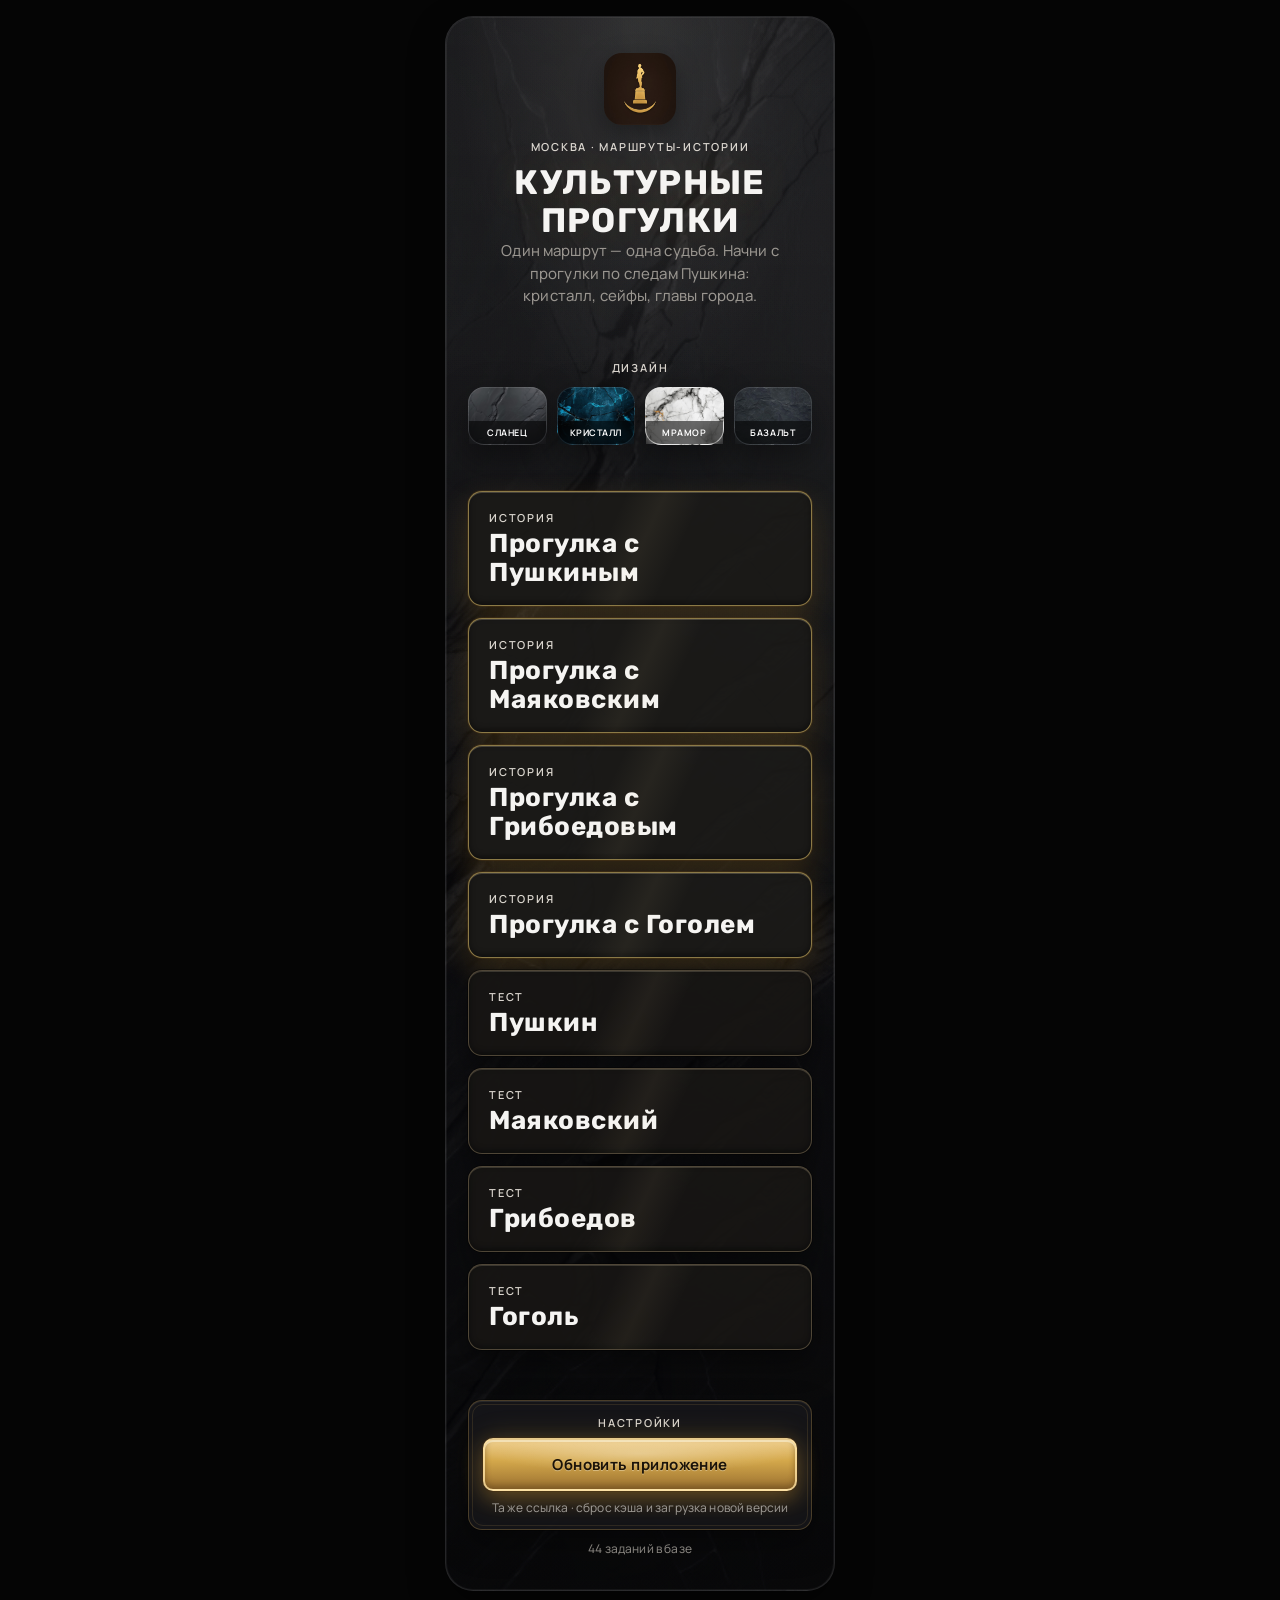
==== index.html @ 1fbb850e "Smooth animated WebP cameos instead of static sprite flashes (v70)" ====
<!DOCTYPE html>
<html lang="ru" data-theme="slate">
<head>
  <meta charset="UTF-8" />
  <meta name="viewport" content="width=device-width, initial-scale=1, viewport-fit=cover" />
  <meta name="theme-color" content="#0e0e10" />
  <meta name="apple-mobile-web-app-capable" content="yes" />
  <title>Культурные прогулки</title>
  <link rel="stylesheet" href="styles.css?v=70" />
  <link rel="stylesheet" href="themes.css?v=70" />
  <link rel="stylesheet" href="ui-premium.css?v=70" />
  <link rel="manifest" href="manifest.json" />
  <link rel="icon" href="icon.svg" type="image/svg+xml" />
  <link rel="apple-touch-icon" href="apple-touch-icon.png" />
  <script src="theme.js?v=70"></script>
</head>
<body class="home-body">
  <div class="phone-shell home-shell">
    <div class="home-atmosphere" aria-hidden="true"></div>
    <main class="home home-premium">
      <header class="home-brand">
        <img class="home-logo home-logo-lg" src="icon-512.png" width="96" height="96" alt="" />
        <p class="eyebrow">Москва · маршруты-истории</p>
        <h1>Культурные<br />прогулки</h1>
        <p class="home-lead">Один маршрут — одна судьба. Начни с прогулки по следам Пушкина: кристалл, сейфы, главы города.</p>
      </header>

      <section class="theme-picker" aria-label="Дизайн">
        <p class="theme-picker-label">Дизайн</p>
        <div class="theme-picker-row">
          <button type="button" class="theme-swatch" data-theme-pick="slate" data-label="Сланец" aria-label="Сланец"></button>
          <button type="button" class="theme-swatch" data-theme-pick="crystal" data-label="Кристалл" aria-label="Кристалл"></button>
          <button type="button" class="theme-swatch" data-theme-pick="marble" data-label="Мрамор" aria-label="Мрамор"></button>
          <button type="button" class="theme-swatch" data-theme-pick="basalt" data-label="Базальт" aria-label="Базальт"></button>
        </div>
      </section>

      <nav class="home-actions" aria-label="Главное меню">
        <a class="home-cta story" data-poet="pushkin" href="walk.html?story=pushkin&v=62">
          <span class="home-cta-label">История</span>
          <span class="home-cta-title">Прогулка с Пушкиным</span>
        </a>
        <a class="home-cta story" data-poet="mayakovsky" href="walk.html?story=mayakovsky&v=62">
          <span class="home-cta-label">История</span>
          <span class="home-cta-title">Прогулка с Маяковским</span>
        </a>
        <a class="home-cta story" data-poet="griboedov" href="walk.html?story=griboedov&v=62">
          <span class="home-cta-label">История</span>
          <span class="home-cta-title">Прогулка с Грибоедовым</span>
        </a>
        <a class="home-cta story" data-poet="gogol" href="walk.html?story=gogol&v=62">
          <span class="home-cta-label">История</span>
          <span class="home-cta-title">Прогулка с Гоголем</span>
        </a>
        <a class="home-cta test" data-poet="pushkin" href="walk.html?story=pushkin&test=1&v=62">
          <span class="home-cta-label">Тест</span>
          <span class="home-cta-title">Пушкин</span>
        </a>
        <a class="home-cta test" data-poet="mayakovsky" href="walk.html?story=mayakovsky&test=1&v=62">
          <span class="home-cta-label">Тест</span>
          <span class="home-cta-title">Маяковский</span>
        </a>
        <a class="home-cta test" data-poet="griboedov" href="walk.html?story=griboedov&test=1&v=62">
          <span class="home-cta-label">Тест</span>
          <span class="home-cta-title">Грибоедов</span>
        </a>
        <a class="home-cta test" data-poet="gogol" href="walk.html?story=gogol&test=1&v=62">
          <span class="home-cta-label">Тест</span>
          <span class="home-cta-title">Гоголь</span>
        </a>
      </nav>

      <footer class="home-foot">
        <button type="button" class="btn ghost home-install" id="btn-install" hidden>Установить на телефон</button>
        <div class="home-settings">
          <p class="home-settings-label">Настройки</p>
          <button type="button" class="btn primary" id="btn-update-app">Обновить приложение</button>
          <p class="home-note" id="update-note">Та же ссылка · сброс кэша и загрузка новой версии</p>
        </div>
        <p class="home-note" id="home-note"></p>
      </footer>
    </main>
  </div>
  <script src="content-db.js?v=70"></script>
  <script src="monuments-extra.js?v=70"></script>
  <script src="demo-quest.js?v=70"></script>
  <script src="story-pushkin.js?v=70"></script>
  <script src="story-letters.js?v=70"></script>
  <script src="story-mayakovsky.js?v=70"></script>
  <script src="story-griboedov.js?v=70"></script>
  <script src="story-gogol.js?v=70"></script>
  <script src="shared.js?v=70"></script>
  <script>
    const active = KP.loadActiveQuest();
    const dbCount = (window.QUEST_DB && QUEST_DB.tasks.length) || 0;
    document.getElementById("home-note").textContent = active
      ? `${active.title} · ${active.steps.length} заданий`
      : `${dbCount} заданий в базе`;

    let deferred;
    window.addEventListener("beforeinstallprompt", (e) => {
      e.preventDefault();
      deferred = e;
      document.getElementById("btn-install").hidden = false;
    });
    document.getElementById("btn-install").onclick = async () => {
      if (!deferred) return;
      deferred.prompt();
      deferred = null;
      document.getElementById("btn-install").hidden = true;
    };

    document.getElementById("btn-update-app").onclick = async () => {
      const btn = document.getElementById("btn-update-app");
      const note = document.getElementById("update-note");
      btn.disabled = true;
      note.textContent = "Сбрасываем кэш…";
      const bust = String(Date.now());
      try {
        if ("serviceWorker" in navigator) {
          const regs = await navigator.serviceWorker.getRegistrations();
          await Promise.all(regs.map((r) => r.unregister()));
        }
        if (window.caches) {
          const keys = await caches.keys();
          await Promise.all(keys.map((k) => caches.delete(k)));
        }
        // Сбиваем и HTTP-кэш браузера (из‑за него «обновление» бывает мгновенным и старым)
        await Promise.all([
          fetch(`./index.html?v=${bust}`, { cache: "reload", credentials: "same-origin" }),
          fetch(`./sw.js?v=${bust}`, { cache: "reload", credentials: "same-origin" }),
        ]);
        note.textContent = "Загружаем новую версию…";
        await new Promise((r) => setTimeout(r, 400));
      } catch (_) {}
      location.replace(`./index.html?v=${bust}`);
    };

    if ("serviceWorker" in navigator) {
      navigator.serviceWorker.register("./sw.js?v=70").catch(() => {});
    }
  </script>
</body>
</html>
---- styles.css ----
:root {
  --bg: #14110e;
  --bg2: #1c1814;
  --card: rgba(38, 32, 26, 0.92);
  --ink: #f4eee4;
  --muted: #9a8f82;
  --line: rgba(212, 168, 90, 0.14);
  --accent: #c9a24b;
  --accent-soft: rgba(201, 162, 75, 0.14);
  --accent-glow: rgba(201, 162, 75, 0.35);
  --accent2: #7aab8a;
  --danger: #c87a62;
  --ok: #6faf82;
  --phone-w: 390px;
  --font-display: "Fraunces", "Cormorant Garamond", Georgia, serif;
  --font-ui: "Outfit", "Manrope", system-ui, sans-serif;
  --radius-lg: 18px;
  --radius-md: 14px;
  font-family: var(--font-ui);
  font-feature-settings: "ss01" on, "kern" on;
}

* { box-sizing: border-box; }

body {
  margin: 0;
  min-height: 100vh;
  background: #0a0908;
  color: var(--ink);
  font-family: var(--font-ui);
  -webkit-font-smoothing: antialiased;
}

.home-body, .walk-body, .create-body {
  display: flex;
  justify-content: center;
  padding: 16px;
  background:
    radial-gradient(ellipse 70% 40% at 50% 0%, rgba(40, 40, 48, 0.35) 0%, transparent 55%),
    #070708;
}

/* Paper / parchment grain — must be visible on phone screens */
.phone-shell::before {
  content: "";
  pointer-events: none;
  position: absolute;
  inset: 0;
  z-index: 0;
  opacity: 0.22;
  background-image:
    url("data:image/svg+xml,%3Csvg viewBox='0 0 256 256' xmlns='http://www.w3.org/2000/svg'%3E%3Cfilter id='n'%3E%3CfeTurbulence type='fractalNoise' baseFrequency='0.7' numOctaves='4' stitchTiles='stitch'/%3E%3C/filter%3E%3Crect width='100%25' height='100%25' filter='url(%23n)'/%3E%3C/svg%3E");
  background-size: 140px 140px;
  mix-blend-mode: soft-light;
  border-radius: inherit;
}

.phone-shell::after {
  content: "";
  pointer-events: none;
  position: absolute;
  inset: 0;
  z-index: 0;
  border-radius: inherit;
  background:
    radial-gradient(ellipse 90% 70% at 50% 0%, rgba(212, 168, 90, 0.14) 0%, transparent 55%),
    radial-gradient(ellipse 80% 50% at 50% 100%, rgba(0, 0, 0, 0.45) 0%, transparent 60%),
    linear-gradient(180deg, rgba(255, 236, 200, 0.04) 0%, transparent 28%, rgba(0, 0, 0, 0.2) 100%);
  box-shadow: inset 0 1px 0 rgba(255, 236, 200, 0.08);
}

.phone-shell {
  width: min(100%, var(--phone-w));
  min-height: min(100vh - 32px, 844px);
  background:
    radial-gradient(ellipse 120% 70% at 50% -15%, rgba(110, 82, 40, 0.38) 0%, transparent 50%),
    linear-gradient(165deg, #2a2218 0%, #17130f 38%, #0f0d0b 100%);
  border: 1px solid rgba(201, 162, 75, 0.28);
  border-radius: 28px;
  overflow: hidden;
  position: relative;
  display: flex;
  flex-direction: column;
  box-shadow:
    0 0 0 1px rgba(255, 240, 210, 0.06) inset,
    0 28px 70px rgba(0, 0, 0, 0.65),
    0 0 60px rgba(201, 162, 75, 0.1);
}

.phone-shell > * {
  position: relative;
  z-index: 1;
}

.phone-notch {
  height: 12px;
  margin: 10px auto 0;
  width: 118px;
  border-radius: 999px;
  background: #0a0908;
}

/* HOME — premium */
.home-shell {
  background:
    radial-gradient(ellipse 120% 80% at 50% -10%, #3a3024 0%, transparent 55%),
    linear-gradient(180deg, #1a1612 0%, #12100e 48%, #0e0c0a 100%);
  border-color: #2e2820;
}
.home-atmosphere {
  pointer-events: none;
  position: absolute;
  inset: 0;
  z-index: 0;
  background:
    radial-gradient(circle at 78% 22%, rgba(212, 168, 75, 0.16), transparent 42%),
    radial-gradient(circle at 18% 78%, rgba(120, 160, 130, 0.1), transparent 40%),
    radial-gradient(ellipse at 50% 110%, rgba(0, 0, 0, 0.5), transparent 55%);
}
.home-premium {
  position: relative;
  z-index: 1;
  padding: 36px 24px 28px;
  gap: 0;
  min-height: 100%;
  font-family: var(--font-ui);
}
.home-brand {
  display: flex;
  flex-direction: column;
  align-items: center;
  text-align: center;
  padding: 8px 0 28px;
}
.home-logo-lg {
  width: 96px;
  height: 96px;
  border-radius: 24px;
  margin: 0 0 22px;
  display: block;
  box-shadow:
    0 0 0 1px rgba(212, 168, 75, 0.28),
    0 0 32px rgba(201, 162, 75, 0.12),
    0 18px 40px rgba(0, 0, 0, 0.45);
}
.home-premium .eyebrow {
  color: #c9a24b;
  letter-spacing: 0.22em;
  font-size: 11px;
  font-weight: 600;
  margin-bottom: 10px;
}
.home-premium h1 {
  font-family: var(--font-display);
  font-size: 44px;
  font-weight: 600;
  line-height: 1.02;
  letter-spacing: -0.015em;
  color: #f3ead8;
  margin: 0 0 14px;
  text-shadow: 0 0 40px rgba(201, 162, 75, 0.15);
}
.home-premium .home-lead {
  max-width: 280px;
  margin: 0 auto;
  color: #9a8f80;
  font-size: 15px;
  line-height: 1.45;
}
.home-cta {
  display: flex;
  flex-direction: column;
  gap: 4px;
  text-decoration: none;
  color: inherit;
  border-radius: 16px;
  padding: 18px 20px;
  border: 1px solid rgba(232, 200, 140, 0.28);
  background:
    linear-gradient(180deg, rgba(255, 236, 200, 0.1) 0%, transparent 38%),
    linear-gradient(165deg, #3a3024 0%, #1c1812 100%);
  box-shadow:
    0 1px 0 rgba(255, 236, 200, 0.22) inset,
    0 -2px 0 rgba(0, 0, 0, 0.35) inset,
    0 10px 0 rgba(0, 0, 0, 0.22),
    0 18px 36px rgba(0, 0, 0, 0.4);
  transform: translateY(0);
  transition: transform 0.15s ease, box-shadow 0.15s ease;
}
.home-cta:active {
  transform: translateY(3px);
  box-shadow:
    0 1px 0 rgba(255, 236, 200, 0.12) inset,
    0 4px 0 rgba(0, 0, 0, 0.25),
    0 8px 16px rgba(0, 0, 0, 0.35);
}
.home-cta.walk {
  border-color: rgba(232, 200, 120, 0.55);
  background:
    linear-gradient(180deg, rgba(255, 220, 140, 0.2) 0%, transparent 40%),
    linear-gradient(135deg, rgba(212, 168, 75, 0.28), transparent 50%),
    linear-gradient(165deg, #3a2c18, #1a140e);
  box-shadow:
    0 1px 0 rgba(255, 236, 180, 0.35) inset,
    0 -2px 0 rgba(0, 0, 0, 0.4) inset,
    0 10px 0 rgba(80, 55, 20, 0.45),
    0 18px 40px rgba(0, 0, 0, 0.45),
    0 0 28px rgba(201, 162, 75, 0.18);
}
.home-cta.create {
  border-color: rgba(90, 110, 95, 0.35);
  background:
    linear-gradient(135deg, rgba(143, 191, 154, 0.08), transparent 45%),
    linear-gradient(165deg, #222820, #161814);
}
.home-cta.test {
  border-color: rgba(180, 140, 90, 0.4);
  background:
    linear-gradient(135deg, rgba(200, 150, 70, 0.12), transparent 45%),
    linear-gradient(165deg, #2a2218, #181410);
}
.home-cta.safes {
  border-color: rgba(200, 90, 100, 0.45);
  background:
    linear-gradient(135deg, rgba(200, 70, 90, 0.14), transparent 45%),
    linear-gradient(165deg, #2a181c, #181014);
}
.home-cta-label {
  font-size: 11px;
  text-transform: uppercase;
  letter-spacing: 0.14em;
  color: #a89878;
  font-weight: 600;
}
.home-cta.walk .home-cta-label { color: #d4a84b; }
.home-cta.create .home-cta-label { color: #8fbf9a; }
.home-cta.test .home-cta-label { color: #c9a06a; }
.home-cta.safes .home-cta-label { color: #e08a94; }
.test-banner {
  margin: 0 0 8px;
  padding: 8px 12px;
  border-radius: 10px;
  border: 1px solid rgba(200, 150, 70, 0.45);
  background: rgba(60, 42, 18, 0.85);
  color: #f0d9a8;
  font-size: 12px;
  font-weight: 600;
  letter-spacing: 0.04em;
  text-align: center;
}
.walk-footer-row {
  display: flex;
  gap: 8px;
}
.walk-footer-row .btn { flex: 1; }
.home-cta-title {
  font-family: var(--font-display);
  font-size: 28px;
  font-weight: 600;
  color: inherit;
  line-height: 1.1;
}
.home-cta.story .home-cta-label { color: #e0c070; }
.home-foot {
  margin-top: auto;
  padding-top: 28px;
  display: flex;
  flex-direction: column;
  gap: 10px;
  align-items: center;
}
.home-install { width: 100%; text-align: center; }
.home-settings {
  width: 100%;
  margin-top: 8px;
  padding: 14px 14px 12px;
  border-radius: 14px;
  border: 1px solid rgba(212, 168, 75, 0.22);
  background: rgba(20, 16, 12, 0.55);
  display: flex;
  flex-direction: column;
  gap: 8px;
  align-items: stretch;
}
.home-settings-label {
  margin: 0;
  font-size: 11px;
  text-transform: uppercase;
  letter-spacing: 0.14em;
  color: #a89878;
  font-weight: 600;
  text-align: center;
}
.home-settings .btn { width: 100%; }
.home-premium .home-note {
  margin: 0;
  text-align: center;
  font-size: 12px;
  color: #6e6458;
}

/* HOME legacy */
.home {
  padding: 28px 22px 32px;
  display: flex;
  flex-direction: column;
  gap: 14px;
  flex: 1;
}

.eyebrow {
  margin: 0;
  text-transform: uppercase;
  letter-spacing: 0.12em;
  font-size: 11px;
  color: var(--muted);
}

.home h1 {
  margin: 0;
  font-size: 34px;
  line-height: 1.05;
  font-weight: 700;
}

.home-lead { margin: 0; color: var(--muted); }

.home-actions {
  display: flex;
  flex-direction: column;
  gap: 12px;
  margin-top: 12px;
}

.home-btn {
  display: block;
  text-decoration: none;
  color: inherit;
  border-radius: 18px;
  padding: 18px 18px 16px;
  border: 1px solid var(--line);
  background: var(--card);
}

.home-btn.create { background: linear-gradient(160deg, #3a2f22, #2a241c); }
.home-btn.walk { background: linear-gradient(160deg, #243228, #2a241c); border-color: #3d5244; }

.home-btn-kicker {
  display: block;
  font-size: 11px;
  text-transform: uppercase;
  letter-spacing: 0.1em;
  color: var(--muted);
  margin-bottom: 6px;
}

.home-btn-title {
  display: block;
  font-size: 26px;
  font-weight: 700;
  margin-bottom: 6px;
}

.home-btn-desc { display: block; color: var(--muted); font-size: 14px; }

.home-note {
  margin-top: auto;
  font-size: 13px;
  color: var(--muted);
}

/* WALK chrome */
.walk-top {
  padding: 10px 18px 14px;
  border-bottom: 1px solid var(--line);
  background:
    linear-gradient(180deg, rgba(36, 30, 24, 0.95) 0%, rgba(22, 18, 14, 0.88) 100%);
  backdrop-filter: blur(8px);
}

.walk-nav {
  display: flex;
  justify-content: space-between;
  align-items: center;
  gap: 8px;
  margin-bottom: 10px;
}

.walk-nav a, .linkish {
  color: var(--accent);
  text-decoration: none;
  font-size: 13px;
  font-weight: 500;
  letter-spacing: 0.02em;
  background: none;
  border: 0;
  cursor: pointer;
  font-family: var(--font-ui);
}

.walk-title {
  margin: 0;
  font-family: var(--font-display);
  font-size: 18px;
  font-weight: 600;
  letter-spacing: 0.01em;
  color: #f3ead8;
}

.walk-meta {
  margin: 4px 0 0;
  font-size: 12px;
  color: var(--muted);
  letter-spacing: 0.02em;
}

.progress-row {
  display: flex;
  gap: 5px;
  margin-top: 12px;
}

.progress-dot {
  flex: 1;
  height: 3px;
  border-radius: 99px;
  background: rgba(255, 255, 255, 0.06);
}

.progress-dot.done {
  background: var(--ok);
  box-shadow: 0 0 8px rgba(111, 175, 130, 0.35);
}
.progress-dot.current {
  background: var(--accent);
  box-shadow: 0 0 10px var(--accent-glow);
}

.walk-screen {
  padding: 18px 16px 20px;
  flex: 1;
  overflow: auto;
  display: flex;
  flex-direction: column;
  gap: 14px;
}

.chip-row { display: flex; flex-wrap: wrap; gap: 6px; }

.chip {
  font-size: 10px;
  padding: 5px 10px;
  border-radius: 999px;
  background: rgba(255, 255, 255, 0.04);
  border: 1px solid var(--line);
  color: var(--muted);
  letter-spacing: 0.08em;
  text-transform: uppercase;
  font-weight: 600;
}

.chip.feature {
  background: var(--accent-soft);
  border-color: rgba(201, 162, 75, 0.35);
  color: #e4c57a;
}

.place {
  margin: 0;
  font-family: var(--font-display);
  font-size: 26px;
  font-weight: 600;
  line-height: 1.15;
  letter-spacing: -0.01em;
  color: #f6f0e6;
}

.addr, .muted { color: var(--muted); font-size: 13px; margin: 0; }

.panel {
  background:
    linear-gradient(180deg, rgba(255, 236, 200, 0.07) 0%, transparent 36%),
    linear-gradient(165deg, rgba(52, 44, 34, 0.92), rgba(24, 20, 16, 0.96));
  border: 1px solid rgba(212, 168, 90, 0.22);
  border-radius: var(--radius-lg);
  padding: 16px;
  box-shadow:
    0 1px 0 rgba(255, 236, 200, 0.12) inset,
    0 -1px 0 rgba(0, 0, 0, 0.25) inset,
    0 14px 36px rgba(0, 0, 0, 0.35);
}

.panel h2 {
  margin: 0 0 10px;
  font-family: var(--font-display);
  font-size: 20px;
  font-weight: 600;
  color: #f3ead8;
}

.panel p { margin: 0 0 8px; font-size: 14px; line-height: 1.5; color: #cfc4b4; }

.fake-cam {
  aspect-ratio: 3/4;
  border-radius: 14px;
  border: 1px dashed var(--accent);
  background:
    linear-gradient(180deg, rgba(0,0,0,.15), rgba(0,0,0,.45)),
    repeating-linear-gradient(90deg, #3a342c 0 12px, #322c26 12px 24px);
  display: grid;
  place-items: center;
  position: relative;
  overflow: hidden;
}

.silhouette-stage {
  aspect-ratio: 3/5;
  border-radius: 16px;
  overflow: hidden;
  border: 1px solid var(--line);
  background: #0c0b09;
  margin-bottom: 12px;
  display: grid;
  place-items: center;
}
.silhouette-stage svg { width: 72%; height: 90%; display: block; }
.silhouette-stage.aligned svg path { stroke: #8fbf9a; }
.sticker-outline {
  width: 78%;
  height: auto;
  max-height: 92%;
  object-fit: contain;
  display: block;
  image-rendering: auto;
}
.sticker-outline.ar {
  width: 100%;
  height: 100%;
  object-fit: contain;
  filter: drop-shadow(0 0 1px rgba(0,0,0,.9));
}
.silhouette-stage.aligned .sticker-outline {
  filter: hue-rotate(85deg) saturate(0.85);
}

.ar-stage {
  position: relative;
  aspect-ratio: 3/4;
  border-radius: 16px;
  overflow: hidden;
  border: 1px solid var(--line);
  background: #000;
  margin-bottom: 10px;
}
.ar-stage video {
  width: 100%;
  height: 100%;
  object-fit: cover;
  display: block;
}
.ar-overlay {
  position: absolute;
  inset: 6% 16% 8%;
  pointer-events: none;
  filter: drop-shadow(0 0 2px rgba(0,0,0,.85));
}
.ar-overlay svg { width: 100%; height: 100%; display: block; }

.home-logo {
  width: 72px;
  height: 72px;
  border-radius: 18px;
  display: block;
  margin: 0 0 14px;
  box-shadow: 0 8px 24px rgba(0,0,0,.35);
}

.photo-stage.live {
  aspect-ratio: auto;
  min-height: 280px;
}

.live-photo {
  width: 100%;
  height: auto;
  display: block;
  vertical-align: top;
}

.photo-credit {
  margin: 0 0 10px;
  font-size: 11px;
  color: var(--muted);
}

.photo-bg {
  position: absolute;
  inset: 0;
  opacity: 0.85;
}

.photo-bg svg { width: 100%; height: 100%; display: block; }

.object-outline {
  position: absolute;
  inset: 10% 18% 12%;
  color: #f0d59a;
  filter: drop-shadow(0 0 1px #1a1208);
  opacity: 0.95;
  transition: transform 0.25s ease, color 0.25s ease;
}

.object-outline svg { width: 100%; height: 100%; display: block; }

.object-outline.aligned {
  color: #8fbf9a;
  transform: scale(1.02);
}

.stage-label {
  position: absolute;
  left: 10px;
  bottom: 10px;
  font-size: 11px;
  letter-spacing: 0.06em;
  text-transform: uppercase;
  color: #efe6d4;
  background: rgba(0,0,0,.45);
  padding: 4px 8px;
  border-radius: 6px;
}

.crop-photo {
  border-radius: 12px;
  overflow: hidden;
  border: 1px solid var(--line);
  margin-bottom: 10px;
  background: #1a1713;
}

.crop-photo svg { width: 100%; height: auto; display: block; }

.lock-icon {
  display: inline-block;
  padding: 8px 12px;
  border-radius: 999px;
  border: 1px solid var(--line);
  text-transform: uppercase;
  letter-spacing: 0.08em;
  font-size: 11px;
  color: var(--accent);
  margin-bottom: 10px;
}

.contour-shape {
  width: 46%;
  height: 62%;
  border: 2px solid var(--accent);
  border-radius: 40% 40% 28% 28%;
  box-shadow: 0 0 0 1px rgba(212,161,90,.25);
  opacity: 0.9;
}

.loot-stage {
  position: absolute;
  left: 0;
  right: 0;
  bottom: 0;
  top: 0;
  z-index: 20;
  pointer-events: none;
  opacity: 0;
  visibility: hidden;
  transition: opacity 0.45s ease, visibility 0.45s;
  display: grid;
  place-items: center;
  background:
    radial-gradient(circle at 50% 42%, rgba(160, 20, 35, 0.55) 0%, rgba(40, 8, 12, 0.72) 45%, rgba(0, 0, 0, 0.88) 100%);
}
.loot-stage.show {
  opacity: 1;
  visibility: visible;
  pointer-events: auto;
}
.loot-close-x {
  position: absolute;
  top: max(10px, env(safe-area-inset-top, 10px));
  right: 12px;
  z-index: 30;
  width: 44px;
  height: 44px;
  border: 1px solid rgba(255, 255, 255, 0.28);
  border-radius: 50%;
  background: rgba(12, 10, 10, 0.72);
  color: #fff;
  font-size: 28px;
  line-height: 1;
  cursor: pointer;
  display: grid;
  place-items: center;
  padding: 0;
  box-shadow: 0 4px 14px rgba(0, 0, 0, 0.45);
}
.loot-close-x:active {
  transform: scale(0.96);
  background: rgba(40, 20, 20, 0.9);
}

.radar-overlay.loot-focus .radar-scope-wrap {
  background:
    radial-gradient(circle at 50% 50%, rgba(140, 18, 32, 0.55) 0%, rgba(20, 6, 10, 0.95) 70%, #050304 100%);
}
.radar-overlay.loot-focus .radar-crystal-glow {
  /* статичный красный — без анимаций */
  transition: none !important;
  animation: none !important;
}
.radar-crystal.frozen .radar-crystal-glow {
  animation: none !important;
  transition: none !important;
}

.radar-hud-open {
  display: none !important;
}

.safe-stage {
  position: relative;
  width: min(82vw, 320px);
  transform: translateY(48px) scale(0.55);
  opacity: 0;
  transition:
    transform 0.85s cubic-bezier(0.16, 1, 0.3, 1),
    opacity 0.55s ease;
  z-index: 2;
}
.safe-stage.rise {
  transform: translateY(0) scale(1);
  opacity: 1;
}
.safe-glow {
  position: absolute;
  inset: -18% -12%;
  border-radius: 50%;
  background: radial-gradient(circle, rgba(255, 60, 70, 0.45), transparent 68%);
  opacity: 0;
  filter: blur(10px);
  pointer-events: none;
  z-index: 0;
  transition: opacity 0.8s ease;
}
.safe-stage.glowing .safe-glow {
  opacity: 0.85;
  animation: none;
}

.safe-photo-wrap {
  position: relative;
  width: 100%;
  border: 0;
  padding: 0;
  background: transparent;
  z-index: 1;
  display: flex;
  flex-direction: column;
  align-items: center;
  gap: 12px;
  filter: drop-shadow(0 18px 28px rgba(0, 0, 0, 0.7));
  transition: opacity 0.4s ease, transform 0.45s ease;
}
/* code plate is opaque rounded PNG — box-shadow on frame, not holey drop-shadow */
.safe-photo-wrap.safe-wrap-code,
.safe-photo-wrap:has(.safe-code) {
  filter: none;
}
.safe-photo-wrap.vanishing {
  opacity: 0;
  transform: scale(0.85);
  pointer-events: none;
}
.safe-tap-hint {
  font-size: 13px;
  color: #f0d9a8;
  text-shadow: 0 1px 4px rgba(0, 0, 0, 0.8);
  letter-spacing: 0.04em;
  margin: 0;
  text-align: center;
}
.safe-unlock-btn {
  width: min(100%, 280px);
  z-index: 6;
}
.safe-photo-stack {
  position: relative;
  width: 100%;
  aspect-ratio: 720 / 660;
}
.safe-img {
  position: absolute;
  left: 0;
  top: 0;
  width: 100%;
  height: 100%;
  object-fit: contain;
  pointer-events: none;
  user-select: none;
  -webkit-user-drag: none;
}
.safe-img-body {
  z-index: 1;
}
/* progress ring shares body hub with handle pivot */
.safe-progress {
  position: absolute;
  left: 52.5%;
  top: 47.5%;
  width: 48%;
  height: auto;
  aspect-ratio: 1;
  transform: translate(-50%, -50%) rotate(-90deg);
  z-index: 2;
  pointer-events: none;
  overflow: visible;
}
.safe-progress-bg {
  fill: none;
  stroke: rgba(255, 220, 140, 0.2);
  stroke-width: 3.5;
}
.safe-progress-fg {
  fill: none;
  stroke: #f0c14a;
  stroke-width: 3.5;
  stroke-linecap: round;
  transition: stroke-dashoffset 0.05s linear;
  filter: drop-shadow(0 0 4px rgba(240, 193, 74, 0.65));
}
.safe-handle-pivot {
  position: absolute;
  transform: translate(-50%, -50%);
  z-index: 3;
  cursor: grab;
  touch-action: none;
  line-height: 0;
}
.safe-handle-pivot:active {
  cursor: grabbing;
}
.safe-handle-spin {
  position: relative;
  left: auto;
  top: auto;
  width: 100%;
  height: auto;
  display: block;
  transform: rotate(0deg);
  transform-origin: 50% 50%;
  pointer-events: none;
  user-select: none;
  -webkit-user-drag: none;
  filter: drop-shadow(0 4px 8px rgba(0, 0, 0, 0.45));
}

/* —— multi-safe overlays —— */
.safe-variant {
  position: relative;
  width: 100%;
  display: flex;
  flex-direction: column;
  align-items: center;
  gap: 10px;
}
.safe-variant .safe-img-body {
  position: relative;
  width: 100%;
  height: auto;
  aspect-ratio: auto;
  max-height: min(52vh, 360px);
  object-fit: contain;
}
.safe-overlay-card {
  position: relative;
  z-index: 4;
  width: 100%;
  margin-top: -8px;
  padding: 10px 12px 12px;
  border-radius: 14px;
  background: linear-gradient(180deg, rgba(28, 24, 18, 0.92), rgba(12, 10, 8, 0.96));
  border: 1px solid rgba(200, 170, 100, 0.35);
  box-shadow: inset 0 1px 0 rgba(255, 220, 150, 0.12), 0 10px 24px rgba(0, 0, 0, 0.45);
  display: flex;
  flex-direction: column;
  align-items: center;
  gap: 10px;
}

/* year tumblers */
.year-lock {
  position: relative;
  display: flex;
  gap: 6px;
  padding: 8px 10px;
  border-radius: 10px;
  background: #1a1a1a;
  box-shadow: inset 0 4px 12px rgba(0, 0, 0, 0.85), 0 1px 0 rgba(255, 255, 255, 0.08);
}
.year-drum {
  width: 42px;
  height: 132px;
  overflow-y: auto;
  overflow-x: hidden;
  scroll-snap-type: y mandatory;
  -webkit-overflow-scrolling: touch;
  scrollbar-width: none;
  border-radius: 6px;
  background: linear-gradient(180deg, #9a9a9a 0%, #d8d8d8 18%, #efefef 50%, #c8c8c8 82%, #8a8a8a 100%);
  box-shadow: inset 0 0 0 1px rgba(0, 0, 0, 0.35), inset 0 8px 10px rgba(0, 0, 0, 0.25), inset 0 -8px 10px rgba(0, 0, 0, 0.2);
}
.year-drum::-webkit-scrollbar {
  display: none;
}
.year-track {
  padding: 44px 0;
}
.year-cell {
  height: 44px;
  display: flex;
  align-items: center;
  justify-content: center;
  font-family: "Segoe UI", "Arial Narrow", sans-serif;
  font-weight: 700;
  font-size: 26px;
  color: #1a1a1a;
  scroll-snap-align: center;
  user-select: none;
}
.year-window {
  pointer-events: none;
  position: absolute;
  left: 6px;
  right: 6px;
  top: 50%;
  height: 44px;
  transform: translateY(-50%);
  border-radius: 4px;
  border: 1px solid rgba(255, 210, 120, 0.55);
  box-shadow: 0 0 0 1px rgba(0, 0, 0, 0.35), inset 0 0 12px rgba(255, 200, 80, 0.12);
}

/* code keypad — digit panel only (no decorative safe artwork) */
.safe-code {
  gap: 0;
  justify-content: center;
  min-height: min(58vh, 420px);
}
.safe-code-frame,
.safe-code-art {
  display: none !important;
}
.safe-code .safe-code-card,
.safe-code-panel-only .safe-code-card {
  margin-top: 0;
  max-width: min(100%, 300px);
  width: 100%;
  padding: 16px 14px 18px;
  display: flex;
  flex-direction: column;
  align-items: center;
  gap: 12px;
  box-shadow: 0 16px 36px rgba(0, 0, 0, 0.55);
}
.safe-code-panel-only .safe-tap-hint {
  font-size: 15px;
  margin: 0 0 2px;
}
.safe-code-dismiss {
  width: 100%;
  max-width: 240px;
  margin-top: 4px;
}
.code-display {
  font-family: "Share Tech Mono", ui-monospace, monospace;
  font-size: clamp(26px, 7vw, 32px);
  letter-spacing: 0.35em;
  color: #9dffb0;
  text-shadow: 0 0 8px rgba(80, 255, 140, 0.35);
  background: #0a120e;
  border: 1px solid rgba(120, 200, 140, 0.35);
  border-radius: 8px;
  padding: 10px 16px;
  min-width: 170px;
  width: 100%;
  max-width: 240px;
  text-align: center;
  box-sizing: border-box;
}
.code-pad {
  display: grid;
  grid-template-columns: repeat(3, 1fr);
  gap: 8px;
  width: min(100%, 240px);
}
.code-key {
  appearance: none;
  border: 1px solid rgba(180, 180, 190, 0.45);
  border-radius: 8px;
  background: linear-gradient(180deg, #4a4e56, #2a2e34);
  color: #f2f2f2;
  font-size: clamp(17px, 4.5vw, 20px);
  font-weight: 700;
  padding: 12px 0;
  min-height: 44px;
  cursor: pointer;
  box-shadow: inset 0 1px 0 rgba(255, 255, 255, 0.15), 0 2px 4px rgba(0, 0, 0, 0.4);
}
.code-key:active {
  transform: translateY(1px);
  filter: brightness(1.15);
}
@media (max-height: 640px) {
  .safe-code {
    min-height: 0;
  }
  .safe-code .safe-code-card {
    padding: 12px 12px 14px;
    gap: 8px;
  }
  .code-key {
    padding: 9px 0;
    min-height: 40px;
  }
}

/* dial cipher */
.dial-readout {
  display: flex;
  gap: 12px;
  align-items: baseline;
  font-family: "Share Tech Mono", ui-monospace, monospace;
  color: #e8f0ff;
}
.dial-readout #dial-num {
  font-size: 32px;
  font-weight: 700;
  min-width: 1.4em;
  text-align: center;
}
.dial-marks {
  font-size: 16px;
  opacity: 0.85;
  letter-spacing: 0.06em;
}
.dial-ring {
  position: relative;
  width: 150px;
  height: 150px;
  border-radius: 50%;
  touch-action: none;
  cursor: grab;
  background:
    radial-gradient(circle at 50% 50%, #2a2e36 0 28%, transparent 29%),
    conic-gradient(from -90deg, #1e5a9a 0 12deg, #163e6e 12deg 24deg);
  box-shadow:
    inset 0 0 0 10px #c8d0d8,
    inset 0 0 0 14px #8a929a,
    0 8px 18px rgba(0, 0, 0, 0.5);
}
.dial-ring:active {
  cursor: grabbing;
}
.dial-knob {
  position: absolute;
  left: 50%;
  top: 50%;
  width: 42%;
  height: 42%;
  border-radius: 50%;
  transform: translate(-50%, -50%);
  background: linear-gradient(145deg, #d8dde4, #8a9098);
  box-shadow: inset 0 2px 4px rgba(255, 255, 255, 0.45), 0 2px 6px rgba(0, 0, 0, 0.4);
  pointer-events: none;
}
.dial-notch {
  position: absolute;
  left: 50%;
  top: 6px;
  width: 0;
  height: 0;
  transform: translateX(-50%);
  border-left: 7px solid transparent;
  border-right: 7px solid transparent;
  border-top: 10px solid #f4f6f8;
  pointer-events: none;
  z-index: 2;
}
.dial-actions {
  display: flex;
  gap: 8px;
  flex-wrap: wrap;
  justify-content: center;
}

/* compass calibration */
.compass-cal {
  position: absolute;
  inset: 0;
  z-index: 40;
  display: none;
  align-items: center;
  justify-content: center;
  padding: 20px;
  background: rgba(4, 8, 6, 0.78);
  backdrop-filter: blur(4px);
}
.compass-cal.show {
  display: flex;
}
.compass-cal-card {
  width: min(100%, 340px);
  padding: 20px 18px;
  border-radius: 16px;
  background: linear-gradient(165deg, #1c241c, #0c120e);
  border: 1px solid rgba(160, 190, 140, 0.35);
  text-align: center;
  display: flex;
  flex-direction: column;
  gap: 10px;
}
.compass-cal-title {
  margin: 0;
  font-size: 18px;
  color: #dce8d4;
  letter-spacing: 0.04em;
}
.compass-cal-text {
  margin: 0;
  font-size: 14px;
  line-height: 1.45;
  color: rgba(220, 232, 212, 0.82);
}
.compass-cal-readout {
  font-family: "Share Tech Mono", ui-monospace, monospace;
  font-size: 22px;
  color: #9dffb0;
  padding: 8px;
  border-radius: 8px;
  background: rgba(0, 0, 0, 0.35);
}

.scroll-fly {
  position: absolute;
  left: 50%;
  top: 50%;
  width: auto;
  border: 0;
  padding: 0;
  background: transparent;
  cursor: pointer;
  z-index: 9;
  transform: translate(-50%, 36px) scale(0.4);
  opacity: 0;
  filter: drop-shadow(0 8px 14px rgba(0, 0, 0, 0.55));
  transition:
    transform 0.95s cubic-bezier(0.16, 1, 0.3, 1),
    opacity 0.5s ease;
}
.scroll-fly.fly {
  opacity: 1;
  transform: translate(-50%, -24px) scale(1);
}
.scroll-fly.hide {
  opacity: 0;
  transform: translate(-50%, -70px) scale(1.08);
  pointer-events: none;
}
.scroll-hint-pill {
  margin: 0;
  padding: 14px 32px;
  font-size: 18px;
  letter-spacing: 0.14em;
  color: #1a1208 !important;
  border: 1.5px solid #ffe08a !important;
  background: linear-gradient(180deg, #ffe9a8 0%, #e6c36a 55%, #c9a24a 100%) !important;
  box-shadow:
    0 2px 0 rgba(255, 255, 255, 0.45) inset,
    0 0 0 1px rgba(255, 224, 138, 0.35),
    0 14px 32px rgba(0, 0, 0, 0.55);
  text-shadow: 0 1px 0 rgba(255, 255, 255, 0.35);
}

.scroll-sheet {
  position: absolute;
  left: 50%;
  top: 50%;
  width: min(84vw, 320px);
  transform: translate(-50%, -50%) scale(0.55);
  transform-origin: 50% 50%;
  z-index: 10;
  opacity: 0;
  transition:
    opacity 0.35s ease,
    transform 0.55s cubic-bezier(0.16, 1, 0.3, 1);
  pointer-events: none;
}
.scroll-sheet.unfurl {
  opacity: 1;
  transform: translate(-50%, -50%) scale(1);
  pointer-events: auto;
}
.scroll-card {
  padding: 22px 18px 18px;
  border-radius: 20px;
  background: #141418;
  border: 1.5px solid rgba(255, 224, 138, 0.35);
  text-align: center;
  box-shadow:
    0 2px 0 rgba(255, 255, 255, 0.08) inset,
    0 18px 40px rgba(0, 0, 0, 0.5);
}
.scroll-title {
  margin: 0 0 10px;
  font-family: var(--font-display, "Rubik", "Montserrat", sans-serif);
  font-size: 22px;
  letter-spacing: 0.14em;
  text-transform: uppercase;
  color: #ffe08a;
}
.scroll-body {
  margin: 0 0 16px;
  font-family: var(--font-ui, "Montserrat", sans-serif);
  font-size: 16px;
  line-height: 1.4;
  color: #f2efe8;
  font-weight: 600;
}
.scroll-card .btn {
  width: auto;
  min-width: 160px;
  margin: 0 auto;
}

.radar-overlay.leaving {
  opacity: 0;
  transition: opacity 0.6s ease;
}

/* standalone сейф без гео — скрыть кристалл/демо */
.radar-overlay.safe-only .radar-scope-wrap,
.radar-overlay.safe-only .radar-legend,
.radar-overlay.safe-only .radar-actions,
.radar-root.safe-only .radar-scope-wrap,
.radar-root.safe-only .radar-legend,
.radar-root.safe-only .radar-actions {
  display: none !important;
}
.radar-overlay.safe-only .radar-bezel,
.radar-root.safe-only .radar-bezel {
  min-height: auto;
  padding-bottom: 8px;
}
.radar-overlay.safe-only.loot-focus .radar-bezel,
.radar-root.safe-only.loot-focus .radar-bezel {
  opacity: 0.35;
  pointer-events: none;
}

.geo-hint-box {
  text-align: left;
  margin: 12px 0;
  padding: 12px;
  border-radius: 12px;
  background: rgba(0,0,0,.22);
  border: 1px solid var(--line);
}
.geo-hint-box p { margin: 0; line-height: 1.45; }

/* —— Fullscreen GEO RADAR —— */
.radar-overlay {
  position: fixed;
  inset: 0;
  z-index: 9999;
  background:
    radial-gradient(ellipse at 50% 30%, #1a2a20 0%, #0a100c 55%, #050806 100%);
  display: flex;
  align-items: stretch;
  justify-content: center;
  padding: env(safe-area-inset-top, 8px) 12px env(safe-area-inset-bottom, 12px);
  animation: radar-in 0.35s ease;
  overflow: hidden;
}
@keyframes radar-in {
  from { opacity: 0; transform: scale(0.97); }
  to { opacity: 1; transform: none; }
}
.radar-bezel {
  width: min(480px, 100%);
  margin: 0 auto;
  display: flex;
  flex-direction: column;
  gap: 10px;
}
.radar-hud {
  display: flex;
  justify-content: space-between;
  gap: 12px;
  padding: 10px 12px;
  border: 1px solid rgba(120, 200, 150, 0.35);
  border-radius: 12px;
  background: linear-gradient(180deg, rgba(20,40,28,0.9), rgba(8,16,12,0.95));
  box-shadow: inset 0 0 0 1px rgba(200,170,90,0.12), 0 8px 28px rgba(0,0,0,.45);
  position: relative;
  z-index: 25;
}
.radar-hud-open {
  display: none !important;
}
.radar-title {
  font-family: ui-monospace, SFMono-Regular, Menlo, Consolas, monospace;
  letter-spacing: 0.18em;
  font-size: 11px;
  color: #9dffc0;
}
.radar-status {
  margin-top: 4px;
  font-family: ui-monospace, monospace;
  font-size: 13px;
  color: #7dffb0;
  text-shadow: 0 0 8px rgba(80,255,140,0.35);
}
.radar-overlay.unlocked .radar-status {
  color: #ff6b7a;
  text-shadow: 0 0 10px rgba(255,60,80,0.45);
}
.radar-readout {
  font-family: ui-monospace, monospace;
  font-size: 22px;
  font-weight: 700;
  color: #b8ffd4;
  text-align: right;
}
.radar-readout.sub {
  font-size: 11px;
  font-weight: 500;
  color: rgba(160,230,190,0.7);
  margin-top: 2px;
}
.radar-scope-wrap {
  position: relative;
  flex: 1;
  min-height: 280px;
  display: grid;
  place-items: center;
  border-radius: 18px;
  margin: 4px auto;
  width: min(92vw, 420px);
  height: min(92vw, 420px);
  background: #050505;
  box-shadow:
    0 0 0 1px rgba(255, 255, 255, 0.06),
    0 20px 50px rgba(0, 0, 0, 0.55),
    inset 0 0 60px rgba(0, 0, 0, 0.85);
}
.radar-scope-wrap.crystal-stage {
  border-radius: 16px;
}
.radar-crystal {
  position: relative;
  left: auto;
  top: auto;
  width: min(46%, 180px);
  z-index: 4;
  transform: none;
  opacity: 1;
  pointer-events: none;
  --glow-alpha: 0;
  --glow-size: 0.7;
}
.radar-crystal.active {
  opacity: 1;
}
.radar-crystal-glow {
  position: absolute;
  left: 50%;
  top: 50%;
  width: calc(170% * var(--glow-size));
  height: calc(170% * var(--glow-size));
  transform: translate(-50%, -50%);
  border-radius: 50%;
  background: radial-gradient(
    circle,
    rgba(255, 20, 40, calc(var(--glow-alpha) * 0.95)) 0%,
    rgba(255, 40, 60, calc(var(--glow-alpha) * 0.4)) 42%,
    transparent 72%
  );
  filter: blur(3px);
  z-index: 0;
  pointer-events: none;
}
.radar-crystal-img {
  position: relative;
  z-index: 1;
  width: 100%;
  height: auto;
  display: block;
  opacity: 1;
  filter: drop-shadow(0 6px 14px rgba(0, 0, 0, 0.55));
}
.radar-crystal.glow-4 .radar-crystal-glow {
  filter: blur(1.5px) brightness(1.35);
}
.radar-crystal.glow-3 .radar-crystal-glow {
  filter: blur(2px) brightness(1.15);
}
.radar-crystal.hot .radar-crystal-glow {
  filter: blur(2px) brightness(1.15);
}
.radar-crystal.near .radar-crystal-glow {
  /* пульсация только у света, не у самого кристалла */
}
.radar-canvas {
  display: block;
  border-radius: 50%;
  position: relative;
  z-index: 1;
}
.radar-glass {
  pointer-events: none;
  position: absolute;
  inset: 6%;
  border-radius: 50%;
  background: linear-gradient(135deg, rgba(255,255,255,0.08), transparent 40%, transparent 60%, rgba(0,0,0,0.15));
  z-index: 2;
}
.radar-vignette {
  pointer-events: none;
  position: absolute;
  inset: 0;
  border-radius: 50%;
  box-shadow: inset 0 0 60px rgba(0,0,0,0.65);
  z-index: 3;
}
.radar-legend {
  display: flex;
  flex-direction: column;
  gap: 2px;
  font-size: 11px;
  color: rgba(160,220,180,0.65);
  font-family: ui-monospace, monospace;
  text-align: center;
}
.radar-actions {
  display: flex;
  flex-direction: column;
  gap: 8px;
}
.radar-actions .btn {
  width: 100%;
}
.radar-demo-safes {
  display: flex;
  flex-direction: column;
  gap: 8px;
  padding: 10px 10px 12px;
  border-radius: 12px;
  border: 1px solid rgba(200, 170, 100, 0.28);
  background: rgba(12, 10, 8, 0.72);
}
/* display:flex выше иначе перебивает атрибут hidden */
.radar-demo-safes[hidden] {
  display: none !important;
}
.radar-demo-safe-label {
  font-family: ui-monospace, monospace;
  font-size: 12px;
  letter-spacing: 0.06em;
  color: #f0d9a8;
  text-align: center;
}
.radar-demo-safe-row {
  display: grid;
  grid-template-columns: repeat(4, 1fr);
  gap: 6px;
}
.radar-demo-safe-row .demo-safe-btn {
  width: 100%;
  padding: 8px 4px;
  font-size: 12px;
}
.radar-demo-safe-row .demo-safe-btn.active {
  border-color: rgba(240, 193, 74, 0.7);
  color: #ffe6a8;
  background: rgba(80, 55, 20, 0.55);
}

.crop-box {
  width: 100%;
  aspect-ratio: 1.4;
  border-radius: 12px;
  background: #1a1713;
  display: grid;
  place-items: center;
  font-size: 48px;
  border: 1px solid var(--line);
  margin-bottom: 10px;
}

.options { display: flex; flex-direction: column; gap: 8px; }

.opt, .btn {
  width: 100%;
  border-radius: var(--radius-md);
  border: 1px solid rgba(212, 168, 90, 0.28);
  background:
    linear-gradient(180deg, rgba(255, 236, 200, 0.1) 0%, transparent 40%),
    linear-gradient(180deg, #3d342a 0%, #2a241c 55%, #1e1914 100%);
  color: var(--ink);
  padding: 14px 16px;
  font-family: var(--font-ui);
  font-size: 15px;
  font-weight: 500;
  cursor: pointer;
  text-align: left;
  box-shadow:
    0 1px 0 rgba(255, 236, 200, 0.18) inset,
    0 -2px 0 rgba(0, 0, 0, 0.35) inset,
    0 6px 0 rgba(0, 0, 0, 0.28),
    0 12px 24px rgba(0, 0, 0, 0.35);
  transition: transform 0.12s ease, box-shadow 0.12s ease, border-color 0.12s ease;
}

.opt:hover, .btn:hover {
  border-color: rgba(201, 162, 75, 0.55);
}
.opt:active, .btn:active {
  transform: translateY(3px);
  box-shadow:
    0 1px 0 rgba(255, 236, 200, 0.1) inset,
    0 2px 0 rgba(0, 0, 0, 0.3),
    0 6px 12px rgba(0, 0, 0, 0.3);
}
.opt.correct { border-color: var(--ok); background: #243228; }
.opt.wrong { border-color: var(--danger); background: #3a2824; }

.btn.primary {
  background:
    linear-gradient(180deg, #f0d090 0%, #d4a84b 42%, #a07830 100%);
  color: #1a140c;
  border-color: rgba(255, 220, 150, 0.65);
  font-weight: 700;
  text-align: center;
  letter-spacing: 0.03em;
  box-shadow:
    0 2px 0 rgba(255, 245, 210, 0.55) inset,
    0 -3px 0 rgba(90, 60, 20, 0.45) inset,
    0 8px 0 rgba(90, 60, 20, 0.35),
    0 14px 28px rgba(201, 162, 75, 0.35),
    0 0 24px rgba(201, 162, 75, 0.2);
}

.btn.primary:hover {
  box-shadow:
    0 2px 0 rgba(255, 245, 210, 0.6) inset,
    0 -3px 0 rgba(90, 60, 20, 0.45) inset,
    0 9px 0 rgba(90, 60, 20, 0.4),
    0 16px 32px rgba(201, 162, 75, 0.42),
    0 0 28px rgba(201, 162, 75, 0.28);
}

.btn.primary:active {
  transform: translateY(4px);
  box-shadow:
    0 1px 0 rgba(255, 245, 210, 0.3) inset,
    0 3px 0 rgba(90, 60, 20, 0.4),
    0 8px 16px rgba(201, 162, 75, 0.25);
}

.btn.ghost {
  background: transparent;
  text-align: center;
  color: var(--muted);
  box-shadow: none;
  border-color: rgba(212, 168, 90, 0.2);
}

.field {
  width: 100%;
  border-radius: var(--radius-md);
  border: 1px solid var(--line);
  background: rgba(12, 10, 8, 0.65);
  color: var(--ink);
  padding: 13px 16px;
  font-family: var(--font-ui);
  margin-bottom: 8px;
  transition: border-color 0.18s ease, box-shadow 0.18s ease;
}

.field:focus {
  outline: none;
  border-color: rgba(201, 162, 75, 0.5);
  box-shadow: 0 0 0 3px rgba(201, 162, 75, 0.12);
}

.puzzle-grid {
  display: grid;
  grid-template-columns: repeat(3, 1fr);
  gap: 8px;
}

.puzzle-piece {
  aspect-ratio: 1;
  border-radius: 10px;
  border: 1px solid var(--line);
  background: #1a1713;
  display: grid;
  place-items: center;
  font-size: 28px;
  cursor: pointer;
}

.puzzle-piece.on {
  border-color: var(--ok);
  background: #243228;
}

.myth-item {
  display: flex;
  gap: 8px;
  align-items: flex-start;
  padding: 10px 0;
  border-bottom: 1px solid var(--line);
  font-size: 14px;
}

.myth-item:last-child { border-bottom: 0; }

.fact-box {
  border-left: 3px solid var(--accent2);
  padding: 8px 0 8px 12px;
  color: #d7e6db;
  font-size: 14px;
}

.walk-footer {
  padding: 12px 16px 18px;
  border-top: 1px solid var(--line);
  background: var(--bg2);
  display: flex;
  flex-direction: column;
  gap: 8px;
}

.feedback {
  min-height: 1.2em;
  font-size: 13px;
  color: var(--muted);
}
.feedback.ok { color: var(--ok); }
.feedback.bad { color: var(--danger); }

.start-hero {
  padding: 24px 16px;
  display: flex;
  flex-direction: column;
  gap: 12px;
  flex: 1;
}

.start-hero h1 { margin: 0; font-size: 28px; line-height: 1.15; }

.map-fake {
  height: 140px;
  border-radius: 16px;
  background:
    linear-gradient(135deg, rgba(212,161,90,.15), transparent),
    repeating-linear-gradient(0deg, transparent 0 18px, rgba(255,255,255,.03) 18px 19px),
    #243028;
  border: 1px solid var(--line);
  display: grid;
  place-items: center;
  color: var(--muted);
  font-size: 13px;
}

.steps-mini { display: flex; flex-direction: column; gap: 6px; }
.steps-mini div {
  font-size: 13px;
  color: var(--muted);
  padding: 8px 10px;
  border-radius: 10px;
  background: var(--card);
  border: 1px solid var(--line);
}

@media (max-width: 430px) {
  .home-body, .walk-body, .create-body { padding: 0; }
  .phone-shell {
    width: 100%;
    min-height: 100vh;
    border-radius: 0;
    border: 0;
  }
  .phone-notch { display: none; }
}
---- themes.css ----
/* —— Reels/SMM fonts (local OFL) —— */
@font-face {
  font-family: "Montserrat";
  src: url("assets/fonts/Montserrat-Variable.ttf") format("truetype");
  font-weight: 100 900;
  font-display: swap;
}
@font-face {
  font-family: "Bebas Neue";
  src: url("assets/fonts/BebasNeue-Regular.ttf") format("truetype");
  font-weight: 400;
  font-display: swap;
}
@font-face {
  font-family: "Anton";
  src: url("assets/fonts/Anton-Regular.ttf") format("truetype");
  font-weight: 400;
  font-display: swap;
}
@font-face {
  font-family: "Poppins";
  src: url("assets/fonts/Poppins-Regular.ttf") format("truetype");
  font-weight: 400;
  font-display: swap;
}
@font-face {
  font-family: "Poppins";
  src: url("assets/fonts/Poppins-Bold.ttf") format("truetype");
  font-weight: 700;
  font-display: swap;
}
@font-face {
  font-family: "Playfair Display";
  src: url("assets/fonts/PlayfairDisplay-Variable.ttf") format("truetype");
  font-weight: 400 900;
  font-display: swap;
}
@font-face {
  font-family: "Caveat";
  src: url("assets/fonts/Caveat-Variable.ttf") format("truetype");
  font-weight: 400 700;
  font-display: swap;
}
@font-face {
  font-family: "Marck Script";
  src: url("assets/fonts/MarckScript-Regular.ttf") format("truetype");
  font-weight: 400;
  font-display: swap;
}
@font-face {
  font-family: "Oswald";
  src: url("assets/fonts/Oswald-Variable.ttf") format("truetype");
  font-weight: 200 700;
  font-display: swap;
}
@font-face {
  font-family: "Manrope";
  src: url("assets/fonts/Manrope-Variable.ttf") format("truetype");
  font-weight: 200 800;
  font-display: swap;
}
@font-face {
  font-family: "Rubik";
  src: url("assets/fonts/Rubik-Variable.ttf") format("truetype");
  font-weight: 300 900;
  font-display: swap;
}

/* —— 4 темы · calm UI 2026: воздух, иерархия, мягкая глубина, 60/30/10 —— */

:root {
  --font-display: "Rubik", "Montserrat", "Segoe UI", sans-serif;
  --font-ui: "Manrope", "Montserrat", system-ui, sans-serif;
  --radius-card: 18px;
  --radius-ctl: 14px;
  --theme-bg-image: url("assets/ui/themes/slate.jpg");
  --theme-scrim: rgba(10, 10, 12, 0.78);
  --theme-panel: rgba(28, 28, 32, 0.78);
  --theme-cta: #222228;
  --theme-ink: #f4f3f1;
  --theme-muted: #9e9a94;
  --theme-accent: #e8e2d8;
  --theme-accent-ink: #121214;
  --theme-line: rgba(255, 255, 255, 0.1);
  --theme-glow: rgba(232, 226, 216, 0.12);
  --theme-btn-top: rgba(255, 255, 255, 0.06);
  --theme-shadow: 0 12px 32px rgba(0, 0, 0, 0.35);
  --theme-press: 0 4px 12px rgba(0, 0, 0, 0.28);
}

/* Сланец — монохром / blueprint restraint */
html[data-theme="slate"] {
  --font-display: "Rubik", "Montserrat", "Segoe UI", sans-serif;
  --font-ui: "Manrope", "Montserrat", system-ui, sans-serif;
  --theme-bg-image: url("assets/ui/themes/slate.jpg");
  --theme-scrim: rgba(8, 8, 10, 0.8);
  --theme-panel: rgba(24, 24, 28, 0.82);
  --theme-cta: #1e1e24;
  --theme-ink: #f5f4f2;
  --theme-muted: #9a9690;
  --theme-accent: #ebe6de;
  --theme-accent-ink: #101012;
  --theme-line: rgba(255, 255, 255, 0.11);
  --theme-glow: rgba(235, 230, 222, 0.1);
  --theme-btn-top: rgba(255, 255, 255, 0.07);
  --theme-shadow: 0 14px 36px rgba(0, 0, 0, 0.4);
  --theme-press: 0 4px 14px rgba(0, 0, 0, 0.32);
}

/* Кристалл — тёмный navy + один electric accent */
html[data-theme="crystal"] {
  --font-display: "Rubik", "Montserrat", "Segoe UI", sans-serif;
  --font-ui: "Manrope", "Montserrat", system-ui, sans-serif;
  --theme-bg-image: url("assets/ui/themes/crystal.jpg");
  --theme-scrim: rgba(3, 8, 18, 0.82);
  --theme-panel: rgba(8, 18, 34, 0.8);
  --theme-cta: #0c1a30;
  --theme-ink: #edf6ff;
  --theme-muted: #8aa4c2;
  --theme-accent: #2eb7ff;
  --theme-accent-ink: #031018;
  --theme-line: rgba(80, 190, 255, 0.22);
  --theme-glow: rgba(46, 183, 255, 0.18);
  --theme-btn-top: rgba(120, 210, 255, 0.1);
  --theme-shadow: 0 14px 36px rgba(0, 10, 30, 0.45);
  --theme-press: 0 4px 14px rgba(0, 20, 50, 0.35);
}

/* Мрамор — светлая бумага + золотой 10% */
html[data-theme="marble"] {
  --font-display: "Rubik", "Montserrat", "Segoe UI", sans-serif;
  --font-ui: "Manrope", "Poppins", "Montserrat", sans-serif;
  --theme-bg-image: url("assets/ui/themes/marble.jpg");
  --theme-scrim: rgba(250, 248, 244, 0.72);
  --theme-panel: rgba(255, 255, 255, 0.86);
  --theme-cta: #ffffff;
  --theme-ink: #161616;
  --theme-muted: #6a6a6a;
  --theme-accent: #9a7340;
  --theme-accent-ink: #ffffff;
  --theme-line: rgba(0, 0, 0, 0.08);
  --theme-glow: rgba(154, 115, 64, 0.14);
  --theme-btn-top: rgba(255, 255, 255, 0.9);
  --theme-shadow: 0 12px 28px rgba(30, 24, 16, 0.1);
  --theme-press: 0 4px 12px rgba(30, 24, 16, 0.1);
}

/* Базальт — тёплый earth / amber */
html[data-theme="basalt"] {
  --font-display: "Rubik", "Montserrat", "Segoe UI", sans-serif;
  --font-ui: "Manrope", "Poppins", "Montserrat", sans-serif;
  --theme-bg-image: url("assets/ui/themes/basalt.jpg");
  --theme-scrim: rgba(10, 8, 6, 0.78);
  --theme-panel: rgba(26, 22, 18, 0.84);
  --theme-cta: #241e18;
  --theme-ink: #f3eee6;
  --theme-muted: #a89888;
  --theme-accent: #d0a45a;
  --theme-accent-ink: #1a1208;
  --theme-line: rgba(208, 164, 90, 0.2);
  --theme-glow: rgba(208, 164, 90, 0.16);
  --theme-btn-top: rgba(255, 220, 170, 0.08);
  --theme-shadow: 0 14px 36px rgba(0, 0, 0, 0.42);
  --theme-press: 0 4px 14px rgba(0, 0, 0, 0.34);
}

/* —— Темы персонажей (сюжетный квест перекрывает дизайн) —— */
html[data-character="pushkin"] {
  --theme-bg-image: url("assets/ui/themes/char-pushkin.jpg");
  --theme-scrim: rgba(6, 10, 24, 0.42);
  --theme-panel: rgba(10, 14, 28, 0.52);
  --theme-cta: rgba(18, 24, 44, 0.78);
  --theme-ink: #fff6e4;
  --theme-muted: #e8d7a8;
  --theme-accent: #ecc86a;
  --theme-accent-ink: #1a1208;
  --theme-line: rgba(236, 200, 106, 0.38);
  --theme-glow: rgba(236, 200, 106, 0.22);
  --theme-btn-top: rgba(255, 240, 200, 0.14);
  --theme-shadow: 0 12px 28px rgba(0, 0, 0, 0.38);
}
html[data-character="mayakovsky"] {
  --theme-bg-image: url("assets/ui/themes/char-mayakovsky.jpg");
  --theme-scrim: rgba(32, 12, 10, 0.4);
  --theme-panel: rgba(36, 14, 12, 0.52);
  --theme-cta: rgba(110, 28, 28, 0.82);
  --theme-ink: #fff4e4;
  --theme-muted: #f0d2b8;
  --theme-accent: #e53935;
  --theme-accent-ink: #fff8e8;
  --theme-line: rgba(229, 57, 53, 0.42);
  --theme-glow: rgba(229, 57, 53, 0.24);
  --theme-btn-top: rgba(255, 220, 200, 0.12);
  --theme-shadow: 0 12px 28px rgba(40, 0, 0, 0.4);
}
html[data-character="griboedov"] {
  --theme-bg-image: url("assets/ui/themes/char-griboedov.jpg");
  --theme-scrim: rgba(8, 22, 18, 0.42);
  --theme-panel: rgba(12, 28, 24, 0.52);
  --theme-cta: rgba(24, 52, 42, 0.8);
  --theme-ink: #fff7ea;
  --theme-muted: #d8e4d0;
  --theme-accent: #e0b84a;
  --theme-accent-ink: #142018;
  --theme-line: rgba(224, 184, 74, 0.38);
  --theme-glow: rgba(90, 150, 110, 0.2);
  --theme-btn-top: rgba(230, 255, 230, 0.1);
  --theme-shadow: 0 12px 28px rgba(0, 20, 12, 0.4);
}
html[data-character="gogol"] {
  --theme-bg-image: url("assets/ui/themes/char-gogol.jpg");
  --theme-scrim: rgba(4, 8, 22, 0.4);
  --theme-panel: rgba(8, 12, 30, 0.52);
  --theme-cta: rgba(16, 20, 42, 0.8);
  --theme-ink: #f2f6ff;
  --theme-muted: #c8d4ec;
  --theme-accent: #d4b07a;
  --theme-accent-ink: #0a0e1c;
  --theme-line: rgba(180, 200, 240, 0.32);
  --theme-glow: rgba(160, 190, 255, 0.18);
  --theme-btn-top: rgba(220, 230, 255, 0.12);
  --theme-shadow: 0 12px 28px rgba(0, 0, 20, 0.42);
}

/* Читаемость поверх пёстрого фона + полупрозрачные экраны заданий */
html[data-character] .phone-shell {
  background-image:
    linear-gradient(
      180deg,
      var(--theme-scrim),
      color-mix(in srgb, var(--theme-scrim) 75%, transparent)
    ),
    var(--theme-bg-image) !important;
}
html[data-character] .panel,
html[data-character] .walk-top,
html[data-character] .home-settings,
html[data-character] .steps-mini > div,
html[data-character] .map-fake,
html[data-character] .start-hero .map-fake,
html[data-character] .route-legend li,
html[data-character] .walk-footer,
html[data-character] .letter-hint-panel .letter-sheet,
html[data-character] .contour-panel {
  background: var(--theme-panel) !important;
  border: 1px solid var(--theme-line) !important;
  color: var(--theme-ink) !important;
  backdrop-filter: blur(22px) saturate(1.2);
  -webkit-backdrop-filter: blur(22px) saturate(1.2);
  box-shadow:
    0 1px 0 rgba(255, 255, 255, 0.08) inset,
    var(--theme-shadow) !important;
}
html[data-character] .walk-title,
html[data-character] .place,
html[data-character] .panel h2,
html[data-character] .start-hero h1,
html[data-character] .home-premium h1,
html[data-character] .eyebrow,
html[data-character] .home-premium .eyebrow,
html[data-character] .panel p,
html[data-character] .muted,
html[data-character] .addr,
html[data-character] .route-map-caption,
html[data-character] .feedback,
html[data-character] .fact-box,
html[data-character] .steps-mini > div,
html[data-character] .steps-mini > div b,
html[data-character] .walk-nav a,
html[data-character] .linkish {
  text-shadow:
    0 1px 2px rgba(0, 0, 0, 0.65),
    0 0 14px rgba(0, 0, 0, 0.35);
}
html[data-character] .walk-title,
html[data-character] .place,
html[data-character] .panel h2,
html[data-character] .start-hero h1,
html[data-character] .steps-mini > div b {
  color: var(--theme-ink) !important;
}
html[data-character] .eyebrow,
html[data-character] .home-premium .eyebrow,
html[data-character] .home-cta-label,
html[data-character] .theme-picker-label,
html[data-character] .home-settings-label {
  color: var(--theme-accent) !important;
  opacity: 1;
}
html[data-character] .panel p,
html[data-character] .muted,
html[data-character] .addr,
html[data-character] .route-map-caption,
html[data-character] .feedback,
html[data-character] .home-note,
html[data-character] .home-lead {
  color: var(--theme-muted) !important;
}
html[data-character] .fact-box {
  color: var(--theme-ink) !important;
  border-left-color: var(--theme-accent) !important;
  background: color-mix(in srgb, var(--theme-panel) 70%, transparent);
  border-radius: 0 10px 10px 0;
  padding: 10px 12px 10px 14px;
}
html[data-character] .field,
html[data-character] .input-sim-field {
  background: color-mix(in srgb, #000 35%, var(--theme-panel)) !important;
  color: var(--theme-ink) !important;
  border-color: var(--theme-line) !important;
  caret-color: var(--theme-accent);
}
html[data-character] .field::placeholder {
  color: color-mix(in srgb, var(--theme-muted) 75%, transparent) !important;
}
html[data-character] .btn.ghost,
html[data-character] .walk-nav a {
  color: var(--theme-muted) !important;
  background: color-mix(in srgb, var(--theme-panel) 80%, transparent) !important;
}
html[data-character] .btn.primary {
  /* цвет и объём задаёт ui-premium.css по поэту */
  border-color: color-mix(in srgb, var(--theme-accent) 70%, #fff) !important;
}
html[data-character] .opt {
  background: color-mix(in srgb, var(--theme-cta) 88%, transparent) !important;
  color: var(--theme-ink) !important;
  border-color: var(--theme-line) !important;
}
html[data-character] .letter-body,
html[data-character] .letter-title,
html[data-character] .scrap-piece-text {
  text-shadow:
    0 1px 0 rgba(255, 248, 230, 0.75),
    0 1px 2px rgba(40, 28, 16, 0.35);
  color: #2a1c10 !important;
}
html[data-character] .a4-lead,
html[data-character] .a4-done-note {
  color: var(--theme-muted) !important;
}

.char-fx {
  pointer-events: none;
  position: fixed;
  inset: 0;
  z-index: 8;
  overflow: hidden;
}
.phone-shell {
  position: relative;
}
html[data-character] .phone-shell,
html[data-character] .home-shell {
  position: relative;
  z-index: 2;
}
.char-snowflake {
  position: absolute;
  top: -8%;
  left: var(--x, 50%);
  width: var(--size, 3px);
  height: var(--size, 3px);
  border-radius: 50%;
  background: rgba(255, 255, 255, 0.92);
  box-shadow: 0 0 4px rgba(255, 255, 255, 0.45);
  opacity: 0;
  will-change: transform, opacity;
  animation: char-flake-fall var(--dur, 10s) linear infinite;
  animation-delay: var(--delay, 0s);
}
@keyframes char-flake-fall {
  0% {
    transform: translate3d(0, 0, 0);
    opacity: 0;
  }
  8% {
    opacity: var(--op, 0.85);
  }
  85% {
    opacity: var(--op, 0.85);
  }
  100% {
    transform: translate3d(var(--drift, 18px), 115vh, 0);
    opacity: 0;
  }
}
.char-snow-layer {
  display: none;
}
.char-devil {
  position: absolute;
  right: 6%;
  bottom: 12%;
  width: 42px;
  height: 48px;
  opacity: 0.35;
  background:
    radial-gradient(circle at 50% 30%, #1a0a12 0 28%, transparent 30%),
    radial-gradient(ellipse at 50% 70%, #2a1018 0 40%, transparent 42%);
  filter: drop-shadow(0 0 6px rgba(120, 40, 60, 0.4));
  animation: char-devil-peek 7s ease-in-out infinite;
}
.char-devil::before,
.char-devil::after {
  content: "";
  position: absolute;
  top: 2px;
  width: 8px;
  height: 14px;
  background: #1a0a12;
  border-radius: 40% 40% 10% 10%;
}
.char-devil::before { left: 6px; transform: rotate(-18deg); }
.char-devil::after { right: 6px; transform: rotate(18deg); }
@keyframes char-devil-peek {
  0%, 70%, 100% { transform: translateY(18px) scale(0.92); opacity: 0.15; }
  80%, 90% { transform: translateY(0) scale(1); opacity: 0.4; }
}
.char-inkblot {
  position: absolute;
  width: 70px;
  height: 54px;
  border-radius: 60% 40% 55% 45%;
  background: radial-gradient(circle at 40% 40%, rgba(10, 12, 24, 0.55), rgba(10, 12, 24, 0.05) 70%);
  filter: blur(0.4px);
  opacity: 0.35;
}
.char-inkblot.a { left: 8%; top: 18%; transform: rotate(-12deg); }
.char-inkblot.b { right: 12%; top: 42%; width: 48px; height: 40px; opacity: 0.25; transform: rotate(20deg); }

body {
  font-family: var(--font-ui);
  color: var(--theme-ink);
  letter-spacing: 0.01em;
}

.home-body,
.walk-body,
.create-body {
  background: #050505;
}

.phone-shell,
.home-shell {
  background-image:
    linear-gradient(180deg, var(--theme-scrim), color-mix(in srgb, var(--theme-scrim) 92%, #000)),
    var(--theme-bg-image) !important;
  background-size: cover, cover !important;
  background-position: center, center !important;
  border-color: var(--theme-line) !important;
  box-shadow:
    0 0 0 1px color-mix(in srgb, var(--theme-ink) 6%, transparent) inset,
    var(--theme-shadow) !important;
}

.phone-shell::before { opacity: 0.06; }
.phone-shell::after {
  background:
    radial-gradient(ellipse 80% 42% at 50% 0%, var(--theme-glow), transparent 60%),
    linear-gradient(180deg, rgba(255,255,255,0.03), transparent 28%, rgba(0,0,0,0.18));
  box-shadow: none;
}

.home-atmosphere {
  background: radial-gradient(circle at 68% 16%, var(--theme-glow), transparent 52%);
  opacity: 0.35;
}

.home-premium .eyebrow,
.home-cta-label,
.home-settings-label,
.theme-picker-label {
  font-family: var(--font-ui) !important;
  color: var(--theme-accent) !important;
  letter-spacing: 0.16em;
  font-weight: 600;
  font-size: 11px;
  text-transform: uppercase;
  opacity: 0.92;
}

.home-premium h1,
.home-cta-title,
.walk-title,
.place,
.panel h2,
.start-hero h1 {
  font-family: var(--font-display) !important;
  color: var(--theme-ink) !important;
  letter-spacing: -0.02em;
  font-weight: 700;
  line-height: 1.12;
}

.home-premium .home-lead,
.addr,
.muted,
.home-note,
.panel p:not(.scrap-piece-text):not(.letter-body),
.steps-mini .muted {
  color: var(--theme-muted) !important;
  font-family: var(--font-ui) !important;
  line-height: 1.5;
  font-weight: 450;
}

/* —— CTA: мягкая тактильность, без «игровых» ступеней —— */
.home-cta {
  position: relative;
  isolation: isolate;
  overflow: hidden;
  border: 1px solid var(--theme-line) !important;
  color: var(--theme-ink) !important;
  background: color-mix(in srgb, var(--theme-cta) 92%, transparent) !important;
  box-shadow:
    0 1px 0 var(--theme-btn-top) inset,
    var(--theme-shadow) !important;
  transform: translateY(0);
  transition: transform 0.18s ease, box-shadow 0.18s ease, background 0.18s ease, border-color 0.18s ease;
  border-radius: var(--radius-ctl) !important;
}

.home-cta::before {
  content: "";
  position: absolute;
  inset: 0;
  z-index: -1;
  opacity: 0.14;
  background-image: var(--theme-bg-image);
  background-size: cover;
  background-position: center;
  mix-blend-mode: soft-light;
  pointer-events: none;
}

.home-cta:active {
  transform: translateY(1px) scale(0.99);
  box-shadow: var(--theme-press) !important;
}

.home-cta.walk,
.home-cta.test,
.home-cta.safes,
.home-cta.create,
.home-cta.story {
  border-color: color-mix(in srgb, var(--theme-accent) 28%, var(--theme-line)) !important;
}

html[data-theme="slate"] .home-cta.story { background: #1c1b19 !important; }
html[data-theme="slate"] .home-cta.walk { background: #19191e !important; }
html[data-theme="slate"] .home-cta.test { background: #181614 !important; }
html[data-theme="slate"] .home-cta.safes { background: #1a1518 !important; }
html[data-theme="slate"] .home-cta.create { background: #151a17 !important; }

html[data-theme="crystal"] .home-cta.story { background: #0c1c32 !important; }
html[data-theme="crystal"] .home-cta.walk { background: #0a1728 !important; }
html[data-theme="crystal"] .home-cta.test { background: #0a1524 !important; }
html[data-theme="crystal"] .home-cta.safes { background: #12142e !important; }
html[data-theme="crystal"] .home-cta.create { background: #0a1e24 !important; }

html[data-theme="basalt"] .home-cta.story { background: #241c12 !important; }
html[data-theme="basalt"] .home-cta.walk { background: #1e1914 !important; }
html[data-theme="basalt"] .home-cta.test { background: #1c1814 !important; }
html[data-theme="basalt"] .home-cta.safes { background: #221614 !important; }
html[data-theme="basalt"] .home-cta.create { background: #171a14 !important; }

.home-cta-title {
  color: var(--theme-ink) !important;
  text-shadow: none;
  font-size: clamp(1.28rem, 4.8vw, 1.62rem);
}

html[data-theme="marble"] .home-cta-title {
  text-shadow: none;
  color: #161616 !important;
}

html[data-theme="marble"] .home-cta {
  background: rgba(255, 255, 255, 0.92) !important;
  color: #161616 !important;
  border-color: rgba(0, 0, 0, 0.08) !important;
  box-shadow:
    0 1px 0 rgba(255, 255, 255, 0.95) inset,
    0 10px 28px rgba(30, 24, 16, 0.08) !important;
}

html[data-theme="marble"] .home-cta.story {
  background: #faf6ef !important;
  border-color: rgba(154, 115, 64, 0.28) !important;
}
html[data-theme="marble"] .home-cta.walk { background: #f5f6f8 !important; }
html[data-theme="marble"] .home-cta.test { background: #f8f5f1 !important; }
html[data-theme="marble"] .home-cta.safes { background: #f9f4f5 !important; }
html[data-theme="marble"] .home-cta.create { background: #f4f8f5 !important; }

html[data-theme="marble"] .home-cta::before {
  opacity: 0.08;
  mix-blend-mode: multiply;
}

html[data-theme="marble"] .home-cta-label {
  color: #9a7340 !important;
}

html[data-theme="marble"] .home-premium h1 {
  text-shadow: none;
  color: #161616 !important;
}

html[data-theme="marble"] .steps-mini > div b,
html[data-theme="marble"] .steps-mini > div {
  color: #161616 !important;
}

html[data-theme="marble"] .steps-mini .muted {
  color: #6a6a6a !important;
}

.route-legend {
  list-style: none;
  padding: 0;
  margin: 0 0 16px;
}
.route-legend li {
  border-radius: var(--radius-ctl);
  padding: 14px 16px;
  margin: 0 0 8px;
  background: var(--theme-panel);
  border: 1px solid var(--theme-line);
  box-shadow: var(--theme-shadow);
  backdrop-filter: blur(16px);
  -webkit-backdrop-filter: blur(16px);
}
html[data-theme="marble"] .route-legend li {
  background: rgba(255,255,255,0.9);
  color: #161616;
}

.panel,
.home-settings,
.walk-top,
.steps-mini > div,
.map-fake,
.start-hero .map-fake {
  background: var(--theme-panel) !important;
  border: 1px solid var(--theme-line) !important;
  color: var(--theme-ink) !important;
  border-radius: var(--radius-card) !important;
  backdrop-filter: blur(18px) saturate(1.1);
  -webkit-backdrop-filter: blur(18px) saturate(1.1);
  box-shadow: var(--theme-shadow);
}

html[data-theme="marble"] .panel,
html[data-theme="marble"] .home-settings,
html[data-theme="marble"] .walk-top,
html[data-theme="marble"] .steps-mini > div,
html[data-theme="marble"] .map-fake {
  background: rgba(255, 255, 255, 0.9) !important;
  color: #161616 !important;
  box-shadow: 0 10px 28px rgba(30, 24, 16, 0.08);
}

.steps-mini {
  display: flex;
  flex-direction: column;
  gap: 10px;
  margin: 14px 0 18px;
}

.steps-mini > div {
  border-radius: var(--radius-ctl);
  padding: 14px 16px;
  font-family: var(--font-ui);
  box-shadow: var(--theme-shadow);
}

.steps-mini > div b {
  color: var(--theme-ink);
  font-family: var(--font-ui);
  font-weight: 650;
}

.opt,
.btn {
  font-family: var(--font-ui) !important;
  border: 1px solid var(--theme-line) !important;
  color: var(--theme-ink) !important;
  background: var(--theme-cta) !important;
  border-radius: var(--radius-ctl) !important;
  box-shadow:
    0 1px 0 var(--theme-btn-top) inset,
    var(--theme-shadow) !important;
  transition: transform 0.15s ease, box-shadow 0.15s ease, background 0.15s ease;
}

.opt:active,
.btn:active {
  transform: translateY(1px) scale(0.99);
  box-shadow: var(--theme-press) !important;
}

.btn.primary {
  background: var(--theme-accent) !important;
  color: var(--theme-accent-ink) !important;
  border-color: color-mix(in srgb, var(--theme-accent) 70%, #fff) !important;
  font-weight: 700 !important;
  box-shadow:
    0 1px 0 rgba(255, 255, 255, 0.28) inset,
    0 10px 24px var(--theme-glow) !important;
}

html[data-theme="marble"] .btn.primary {
  color: #fff !important;
  border-color: #9a7340 !important;
}

.btn.ghost {
  background: transparent !important;
  color: var(--theme-muted) !important;
  box-shadow: none !important;
  border-color: transparent !important;
}

.walk-nav a,
.linkish {
  color: var(--theme-accent) !important;
  font-family: var(--font-ui);
}

.chip.feature {
  background: var(--theme-accent) !important;
  color: var(--theme-accent-ink) !important;
}

html[data-theme="marble"] .chip.feature {
  color: #fff !important;
}

.progress-dot.current {
  background: var(--theme-accent) !important;
  box-shadow: 0 0 0 3px color-mix(in srgb, var(--theme-accent) 28%, transparent);
}

.field {
  font-family: var(--font-ui);
  background: color-mix(in srgb, #000 28%, var(--theme-panel)) !important;
  border: 1px solid var(--theme-line) !important;
  border-radius: 12px !important;
  color: var(--theme-ink) !important;
}

html[data-theme="marble"] .field {
  background: #fff !important;
  color: #161616 !important;
}

/* Theme picker */
.theme-picker { width: 100%; margin: 10px 0 20px; }
.theme-picker-label {
  margin: 0 0 12px;
  text-align: center;
}
.theme-picker-row {
  display: grid;
  grid-template-columns: repeat(4, 1fr);
  gap: 10px;
}
.theme-swatch {
  appearance: none;
  border: 1px solid var(--theme-line);
  border-radius: 16px;
  height: 58px;
  cursor: pointer;
  background-size: cover;
  background-position: center;
  position: relative;
  overflow: hidden;
  box-shadow: var(--theme-shadow);
  transition: transform 0.15s ease, box-shadow 0.15s ease, border-color 0.15s ease;
}
.theme-swatch:active { transform: scale(0.97); }
.theme-swatch::after {
  content: attr(data-label);
  position: absolute;
  left: 0; right: 0; bottom: 0;
  padding: 5px 2px;
  font-size: 9px;
  font-weight: 650;
  letter-spacing: 0.06em;
  text-transform: uppercase;
  font-family: var(--font-ui);
  text-align: center;
  background: rgba(0, 0, 0, 0.55);
  color: #fff;
  backdrop-filter: blur(8px);
}
html[data-theme="marble"] .theme-swatch::after {
  background: rgba(255, 255, 255, 0.88);
  color: #161616;
}
.theme-swatch.is-active {
  border-color: var(--theme-accent);
  box-shadow:
    0 0 0 2px color-mix(in srgb, var(--theme-accent) 35%, transparent),
    var(--theme-shadow);
}
.theme-swatch[data-theme-pick="slate"] { background-image: url("assets/ui/themes/slate.jpg"); }
.theme-swatch[data-theme-pick="crystal"] { background-image: url("assets/ui/themes/crystal.jpg"); }
.theme-swatch[data-theme-pick="marble"] { background-image: url("assets/ui/themes/marble.jpg"); }
.theme-swatch[data-theme-pick="basalt"] { background-image: url("assets/ui/themes/basalt.jpg"); }

/* —— Карта маршрута —— */
.route-map {
  position: relative;
  width: 100%;
  aspect-ratio: 3 / 4;
  border-radius: var(--radius-card, 18px);
  overflow: hidden;
  border: 1px solid var(--theme-line);
  background: #0c1014;
  margin: 12px 0 16px;
  box-shadow: var(--theme-shadow);
}
.route-map #route-map-el {
  width: 100%;
  height: 100%;
  z-index: 1;
}
.route-map-fallback {
  position: absolute;
  inset: 0;
  width: 100%;
  height: 100%;
  object-fit: cover;
  display: block;
}
.route-map .leaflet-control-attribution,
.route-map .leaflet-control-container .leaflet-bottom {
  display: none !important;
}

.route-map .route-dash {
  stroke: #6b5340;
  stroke-linecap: round;
  stroke-dasharray: 7 11;
  animation: route-dash-flow 2s linear infinite;
}
@keyframes route-dash-flow {
  to { stroke-dashoffset: -18; }
}

.map-pin-wrap {
  background: transparent !important;
  border: 0 !important;
}
.map-pin {
  width: 26px;
  height: 26px;
  border-radius: 50%;
  display: flex;
  align-items: center;
  justify-content: center;
  background:
    radial-gradient(circle at 32% 28%, rgba(255, 248, 230, 0.95) 0%, rgba(255, 248, 230, 0.15) 42%, transparent 58%),
    linear-gradient(160deg, #c4a574 0%, #8a6a42 48%, #5c4328 100%);
  box-shadow:
    0 1px 0 rgba(255, 248, 230, 0.55) inset,
    0 -2px 4px rgba(40, 28, 16, 0.35) inset,
    0 3px 8px rgba(20, 12, 6, 0.45),
    0 0 0 1.5px rgba(92, 64, 32, 0.55);
  transform: scale(0.4);
  opacity: 0;
}
.map-pin-wrap.is-revealed .map-pin {
  animation: map-pin-pop 0.55s cubic-bezier(0.22, 1.15, 0.36, 1) forwards;
}
@keyframes map-pin-pop {
  0% {
    transform: scale(0.4);
    opacity: 0;
  }
  65% {
    transform: scale(1.08);
    opacity: 1;
  }
  100% {
    transform: scale(1);
    opacity: 1;
  }
}
.map-pin-num {
  font-family: var(--font-ui, sans-serif);
  font-size: 11px;
  font-weight: 800;
  line-height: 1;
  color: #1a1208;
  text-shadow: 0 1px 0 rgba(255, 248, 230, 0.45);
}
.map-pin-tip {
  font-family: var(--font-ui, sans-serif) !important;
  font-size: 12px !important;
  border: 0 !important;
  background: rgba(26, 18, 10, 0.94) !important;
  color: #f5ecd8 !important;
  border-radius: 10px !important;
  padding: 6px 10px !important;
  box-shadow: 0 8px 20px rgba(0, 0, 0, 0.35);
}

/* legacy aliases */
.map-walker-wrap { background: transparent !important; border: 0 !important; }
.map-walker-tip { /* kept for old cache */ }

html[data-theme="crystal"] .radar-crystal-glow {
  background: radial-gradient(
    circle,
    rgba(50, 220, 255, calc(var(--glow-alpha) * 0.95)) 0%,
    rgba(30, 120, 255, calc(var(--glow-alpha) * 0.4)) 42%,
    transparent 72%
  );
}

/* —— Фото-слот (место под кадры с точек) —— */
.photo-slot {
  position: relative;
  width: 100%;
  aspect-ratio: 3 / 4;
  max-height: min(78vw, 460px);
  min-height: 280px;
  margin: 0 0 14px;
  border-radius: 16px;
  overflow: hidden;
  background: #0a0a0a;
  border: 1px solid var(--theme-line);
  box-shadow: var(--theme-shadow);
  display: grid;
  place-items: center;
}
.photo-slot.has-clue {
  background: #111;
}
.photo-slot-clue {
  position: absolute;
  inset: 0;
  width: 100%;
  height: 100%;
  object-fit: cover;
  display: block;
}
.photo-slot-label {
  position: absolute;
  top: 12px;
  left: 50%;
  transform: translateX(-50%);
  z-index: 2;
  font-family: var(--font-ui);
  font-size: 11px;
  letter-spacing: 0.16em;
  text-transform: uppercase;
  color: rgba(255, 255, 255, 0.7);
  text-shadow: 0 1px 3px rgba(0, 0, 0, 0.85);
  pointer-events: none;
}
.panel-compact {
  padding: 14px 16px !important;
}
.panel-compact h2 {
  margin: 0 0 6px;
  font-size: 1.15rem;
}
.panel-compact p {
  margin: 0;
  font-size: 14px;
  line-height: 1.4;
}
.route-map,
.route-map #route-map-el {
  touch-action: manipulation;
}
.silhouette-stage-lg {
  aspect-ratio: 3 / 5;
  min-height: 280px;
  background: #050505;
  border: 1.5px solid var(--theme-line);
}
.silhouette-stage-lg .sticker-outline {
  width: 88%;
  max-height: 96%;
}
html[data-theme="marble"] .photo-slot {
  background: #121212;
  border-color: rgba(0, 0, 0, 0.2);
}
.photo-slot-hint {
  position: relative;
  z-index: 1;
  width: calc(100% - 28px);
  margin: auto 14px 16px;
  padding: 12px 14px;
  border-radius: 12px;
  background: rgba(0, 0, 0, 0.55);
  border: 1px solid rgba(255, 255, 255, 0.12);
  text-align: center;
  backdrop-filter: blur(8px);
}
.photo-slot.has-clue .photo-slot-hint {
  margin-top: auto;
}
.photo-slot-hint p {
  margin: 0;
  font-family: var(--font-ui);
  font-size: 15px;
  font-weight: 600;
  line-height: 1.35;
  color: #f2f2f2 !important;
}
.photo-slot-empty {
  font-family: var(--font-ui);
  font-size: 13px;
  color: rgba(255, 255, 255, 0.35);
}
.photo-slot-editable .photo-slot-actions {
  position: absolute;
  z-index: 3;
  left: 12px;
  right: 12px;
  bottom: 14px;
  display: flex;
  justify-content: center;
}
.photo-pick-btn {
  width: auto !important;
  min-width: 160px;
  padding: 10px 18px !important;
  font-size: 13px !important;
  border-radius: 4px !important;
  background: rgba(26, 18, 8, 0.78) !important;
  border: 1px solid rgba(255, 232, 180, 0.45) !important;
  color: #ffe9a8 !important;
  box-shadow: 0 8px 18px rgba(0, 0, 0, 0.35);
}
.photo-slot-editable .photo-slot-empty {
  color: rgba(255, 255, 255, 0.45);
}

/* —— Овальная кнопка «Подсказка» —— */
.hint-pill {
  appearance: none;
  display: inline-flex;
  align-items: center;
  justify-content: center;
  margin: 0 0 12px;
  padding: 10px 22px;
  border-radius: 999px;
  border: 1px solid color-mix(in srgb, var(--theme-accent) 55%, transparent);
  background: var(--theme-accent);
  color: var(--theme-accent-ink);
  font-family: var(--font-ui);
  font-size: 13px;
  font-weight: 700;
  letter-spacing: 0.12em;
  text-transform: uppercase;
  cursor: pointer;
  box-shadow: 0 8px 20px var(--theme-glow);
  transition: transform 0.15s ease, filter 0.15s ease;
}
.hint-pill:active {
  transform: scale(0.98);
  filter: brightness(0.96);
}
html[data-theme="marble"] .hint-pill {
  color: #fff;
  border-color: #9a7340;
  background: #9a7340;
}
html[data-theme="crystal"] .hint-pill {
  color: #031018;
  border-color: #2eb7ff;
  background: #2eb7ff;
}
html[data-theme="basalt"] .hint-pill {
  color: #1a1208;
  border-color: #d0a45a;
  background: #d0a45a;
}
html[data-theme="slate"] .hint-pill {
  color: #101012;
  border-color: #ebe6de;
  background: #ebe6de;
}
.hint-panel {
  margin: -4px 0 12px;
  padding: 12px 14px;
  border-radius: 14px;
  background: var(--theme-panel);
  border: 1px solid var(--theme-line);
  font-family: var(--font-ui);
  font-size: 14px;
  line-height: 1.4;
  color: var(--theme-ink);
  box-shadow: 0 8px 20px rgba(0, 0, 0, 0.25);
}

/* —— Симуляция ввода —— */
.input-sim-label {
  margin: 0 0 10px;
  font-family: var(--font-ui);
  font-weight: 650;
  font-size: 14px;
  color: var(--theme-muted);
}
.input-sim-field {
  margin-bottom: 10px;
  font-size: 22px !important;
  font-weight: 700 !important;
  letter-spacing: 0.08em;
  text-align: center;
}
.input-sim-keys,
.sim-key {
  display: none !important;
}

html[data-theme="slate"] .home-cta-title,
html[data-theme="crystal"] .home-cta-title,
html[data-theme="basalt"] .home-cta-title {
  letter-spacing: 0.02em;
  text-transform: none;
}
html[data-theme="slate"] .home-premium h1,
html[data-theme="basalt"] .home-premium h1 {
  letter-spacing: 0.04em;
  text-transform: uppercase;
}
html[data-theme="crystal"] .home-premium h1 {
  letter-spacing: 0.01em;
  text-transform: uppercase;
  font-size: clamp(2rem, 9vw, 2.6rem);
}

/* —— Невидимое письмо · XIX век —— */
.walk-letter-era .place {
  font-family: "Playfair Display", Georgia, "Times New Roman", serif;
  font-weight: 600;
  letter-spacing: 0.02em;
  font-style: italic;
}
.letter-sheet {
  position: relative;
  margin: 0 0 14px;
  border-radius: 3px 5px 4px 3px;
  overflow: hidden;
  isolation: isolate;
  box-shadow:
    0 1px 0 rgba(255, 248, 230, 0.35) inset,
    0 14px 32px rgba(0, 0, 0, 0.4);
  background:
    linear-gradient(165deg, rgba(255, 248, 230, 0.18) 0%, transparent 42%),
    #e6d7b8 url("assets/ui/paper/paper-fill.jpg") center / cover no-repeat;
  border: 1px solid rgba(92, 64, 32, 0.35);
}
.letter-sheet::before {
  content: "";
  position: absolute;
  inset: 0;
  z-index: 0;
  pointer-events: none;
  background:
    radial-gradient(ellipse 90% 70% at 50% 0%, rgba(255, 250, 235, 0.35) 0%, transparent 55%),
    radial-gradient(ellipse 80% 50% at 80% 100%, rgba(90, 55, 20, 0.18) 0%, transparent 60%),
    linear-gradient(180deg, rgba(60, 40, 20, 0.06) 0%, transparent 30%, rgba(40, 28, 12, 0.12) 100%);
}
.letter-sheet-inner {
  position: relative;
  z-index: 1;
  padding: 26px 22px 22px;
  min-height: 120px;
}
.letter-task .letter-sheet-inner {
  min-height: 168px;
  padding: 30px 24px 26px;
}
.letter-hint .letter-sheet-inner,
.letter-reveal .letter-sheet-inner {
  min-height: 0;
  padding: 18px 16px 16px;
}
.letter-eyebrow {
  margin: 0 0 8px;
  font-family: "Playfair Display", Georgia, serif;
  font-size: 11px;
  font-weight: 600;
  letter-spacing: 0.18em;
  text-transform: uppercase;
  color: #6b4e2e;
  text-align: center;
}
.letter-title {
  margin: 0 0 12px;
  font-family: "Playfair Display", Georgia, serif;
  font-size: clamp(1.35rem, 5.5vw, 1.7rem);
  font-weight: 700;
  line-height: 1.2;
  color: #2a1c10;
  letter-spacing: 0.01em;
  text-align: center;
  text-wrap: balance;
  text-shadow:
    0 1px 0 rgba(255, 248, 230, 0.75),
    0 1px 2px rgba(40, 28, 16, 0.35),
    0 0 1px rgba(40, 28, 16, 0.4);
}
.letter-body {
  margin: 0;
  font-family: "Playfair Display", Georgia, "Times New Roman", serif;
  font-size: 15.5px;
  font-weight: 500;
  font-style: italic;
  line-height: 1.55;
  color: #2f2116;
  text-align: center;
  text-wrap: pretty;
  text-shadow:
    0 1px 0 rgba(255, 248, 230, 0.7),
    0 1px 2px rgba(40, 28, 16, 0.32),
    0 0 1px rgba(40, 28, 16, 0.35);
}
/* Обрывки / раскрытие письма — один чернильный почерк (не UI и не Playfair) */
.letter-reveal .letter-body,
.letter-assembled .letter-body,
.scrap-piece-text,
.a4-full-letter .letter-body,
.scroll-card.letter-scroll-card .scroll-body {
  font-family: "Caveat", "Marck Script", Georgia, cursive !important;
  font-style: normal !important;
  font-weight: 500 !important;
  letter-spacing: 0.01em;
  color: #1a1008 !important;
}
.letter-assembled .letter-body {
  text-align: left;
  font-size: 15px;
  line-height: 1.65;
}
.letter-hint-panel {
  margin: -4px 0 12px;
  padding: 0;
  border: 0;
  background: transparent;
  box-shadow: none;
}
.letter-hint-panel .letter-sheet {
  margin: 0;
}
.walk-letter-era .hint-pill {
  display: flex;
  margin-left: auto;
  margin-right: auto;
  border-radius: 4px;
  letter-spacing: 0.14em;
  text-transform: uppercase;
  font-family: "Playfair Display", Georgia, serif;
  font-weight: 700;
}
.walk-letter-era .photo-slot-hint {
  border-radius: 4px;
  background: rgba(42, 28, 16, 0.72);
  border-color: rgba(230, 200, 140, 0.28);
}
.walk-letter-era .input-sim-field {
  font-family: "Playfair Display", Georgia, serif !important;
  font-style: italic;
  letter-spacing: 0.06em;
}
.scroll-card.letter-scroll-card {
  padding: 28px 22px 22px;
  border-radius: 4px;
  text-align: center;
  background:
    linear-gradient(165deg, rgba(255, 248, 230, 0.2) 0%, transparent 45%),
    #e6d7b8 url("assets/ui/paper/paper-fill.jpg") center / cover no-repeat;
  border: 1px solid rgba(92, 64, 32, 0.4);
  box-shadow:
    0 1px 0 rgba(255, 248, 230, 0.35) inset,
    0 18px 40px rgba(0, 0, 0, 0.5);
}
.scroll-card.letter-scroll-card .scroll-title {
  display: none;
}
.scroll-card.letter-scroll-card .scroll-body {
  margin: 0 0 20px;
  font-size: clamp(1.2rem, 5vw, 1.45rem);
  line-height: 1.4;
  text-align: left;
  white-space: pre-line;
  text-shadow:
    0 1px 0 rgba(255, 250, 235, 0.75),
    0 0 2px rgba(232, 220, 192, 0.85);
}
.scroll-card.letter-scroll-card .btn,
.letter-premium-btn {
  display: block;
  width: min(100%, 220px);
  margin: 0 auto;
  padding: 14px 28px;
  border: 1px solid rgba(255, 232, 180, 0.55);
  border-radius: 999px;
  font-family: "Playfair Display", Georgia, serif;
  font-size: 16px;
  font-weight: 700;
  letter-spacing: 0.14em;
  text-transform: uppercase;
  color: #1a1208 !important;
  background: linear-gradient(180deg, #ffe9a8 0%, #e6c36a 48%, #c9a24a 100%) !important;
  box-shadow:
    0 1px 0 rgba(255, 255, 255, 0.55) inset,
    0 10px 24px rgba(0, 0, 0, 0.35),
    0 0 0 1px rgba(120, 80, 30, 0.2);
}

/* Обрывки письма · форма = clip-path надрыва, заливка = текстура бумаги (не фото обрывка) */
.scrap-reveal {
  margin: 0 0 14px;
  display: flex;
  justify-content: center;
}
.scrap-reveal .scrap-piece {
  width: min(96%, 360px);
  min-height: 0;
  aspect-ratio: auto;
  height: auto;
  transform: rotate(var(--scrap-rot, -2deg));
}
.scrap-piece {
  position: relative;
  display: flex;
  align-items: stretch;
  justify-content: stretch;
  isolation: isolate;
  background-color: #e8dcc0;
  background-image:
    linear-gradient(165deg, rgba(255, 250, 235, 0.35) 0%, transparent 45%),
    radial-gradient(ellipse 70% 50% at 20% 80%, rgba(120, 80, 40, 0.12), transparent 60%),
    url("assets/ui/paper/paper-fill.jpg");
  background-size: auto, auto, cover;
  background-position: center;
  box-shadow:
    0 1px 0 rgba(255, 248, 230, 0.55) inset,
    0 0 0 1px rgba(90, 60, 30, 0.18) inset;
  filter:
    drop-shadow(0 1px 0 rgba(255, 250, 235, 0.45))
    drop-shadow(0 8px 14px rgba(30, 20, 10, 0.35));
}
/* волокнистый край поверх clip-path */
.scrap-piece::after {
  content: "";
  position: absolute;
  inset: 0;
  pointer-events: none;
  z-index: 2;
  background:
    radial-gradient(circle at 8% 22%, rgba(255, 248, 230, 0.55) 0 1.5px, transparent 2.5px),
    radial-gradient(circle at 92% 38%, rgba(255, 248, 230, 0.4) 0 1px, transparent 2px),
    radial-gradient(circle at 18% 78%, rgba(70, 45, 20, 0.25) 0 1.5px, transparent 3px),
    radial-gradient(circle at 78% 12%, rgba(70, 45, 20, 0.2) 0 1px, transparent 2.5px);
  mix-blend-mode: soft-light;
  opacity: 0.85;
}
html[data-character="gogol"] .scrap-piece,
html[data-character="gogol"] .a4-sheet.a4-mosaic {
  background-color: #d8c4a0;
  background-image:
    linear-gradient(165deg, rgba(255, 248, 230, 0.12) 0%, transparent 40%),
    url("assets/ui/paper/paper-fill-torn.jpg");
  background-size: auto, cover;
  filter:
    drop-shadow(0 1px 0 rgba(255, 230, 200, 0.25))
    drop-shadow(0 8px 14px rgba(20, 10, 5, 0.4))
    brightness(0.96) saturate(0.9);
}
.scrap-piece-face {
  position: relative;
  z-index: 1;
  width: 100%;
  height: 100%;
  padding: 16px 18px 18px;
  box-sizing: border-box;
  display: flex;
  align-items: center;
  justify-content: center;
}
.scrap-reveal .scrap-piece-face {
  min-height: 0;
  padding: 26px 28px 28px;
}
.scrap-piece-text {
  margin: 0;
  width: 100%;
  font-family: "Caveat", "Marck Script", Georgia, cursive !important;
  font-size: clamp(15px, 4.2vw, 18px);
  font-style: normal !important;
  font-weight: 500 !important;
  line-height: 1.35;
  color: #1a1008 !important;
  text-align: left;
  text-shadow:
    0 1px 0 rgba(255, 250, 235, 0.75),
    0 0 2px rgba(232, 220, 192, 0.85);
  white-space: pre-line;
  text-wrap: pretty;
}
.scrap-reveal .scrap-piece-text {
  font-size: clamp(1.2rem, 5vw, 1.45rem);
  line-height: 1.4;
  text-align: left;
  max-width: 28ch;
  margin: 0 auto;
}
.a4-tray-item .scrap-piece-text {
  font-size: clamp(12px, 3.2vw, 15px);
  line-height: 1.25;
}
.scrap-piece.is-right .scrap-piece-text,
.a4-slot.is-right .scrap-piece-text {
  text-align: left;
}
.scrap-piece.is-tray {
  transform: rotate(var(--scrap-rot, -4deg));
  cursor: grab;
  touch-action: none;
  user-select: none;
  width: 100%;
  height: 100%;
}
.scrap-piece.is-tray:active,
.scrap-piece.is-dragging-source {
  cursor: grabbing;
  opacity: 0.35;
}
.scrap-piece.is-shake {
  animation: scrap-shake 0.4s ease;
}
@keyframes scrap-shake {
  0%,
  100% {
    transform: rotate(var(--scrap-rot, 0deg)) translateX(0);
  }
  25% {
    transform: rotate(var(--scrap-rot, 0deg)) translateX(-8px);
  }
  75% {
    transform: rotate(var(--scrap-rot, 0deg)) translateX(8px);
  }
}
.scrap-ghost {
  filter: drop-shadow(0 16px 28px rgba(0, 0, 0, 0.45));
  opacity: 0.96;
}

.walk-a4-era {
  display: flex;
  flex-direction: column;
  min-height: 0;
  padding-bottom: 0 !important;
}
.walk-a4-era .a4-topbar {
  display: flex;
  align-items: baseline;
  gap: 10px;
  margin: 0 0 6px;
}
.walk-a4-era .a4-topbar .place {
  margin: 0;
  font-size: 1.15rem;
}
.walk-a4-era .a4-lead {
  margin: 0 0 8px;
  font-family: "Playfair Display", Georgia, serif;
  font-size: 13px;
  font-style: italic;
  line-height: 1.4;
  color: var(--theme-muted);
  text-align: center;
}
.a4-workspace {
  display: flex;
  flex-direction: column;
  gap: 10px;
  flex: 1 1 auto;
  min-height: 0;
  margin: 0;
}
.a4-sheet.a4-mosaic {
  position: relative;
  display: block;
  width: 100%;
  aspect-ratio: 1 / 1.414;
  max-height: min(46vh, 440px);
  margin: 0 auto;
  padding: 0;
  flex: 0 0 auto;
  border-radius: 2px;
  background:
    linear-gradient(180deg, rgba(255, 248, 230, 0.18), transparent 30%),
    #e4d4b4 url("assets/ui/paper/paper-fill.jpg") center / cover no-repeat;
  border: 1px solid rgba(92, 64, 32, 0.35);
  box-shadow:
    0 1px 0 rgba(255, 248, 230, 0.35) inset,
    0 18px 40px rgba(0, 0, 0, 0.4);
  overflow: hidden;
}
.a4-sheet:not(.is-complete) .a4-slot.is-filled .scrap-piece-text {
  opacity: 0.2;
  filter: blur(2.2px);
  user-select: none;
}
.a4-sheet.is-complete {
  animation: a4-seal 0.8s ease;
  overflow: auto;
}
@keyframes a4-seal {
  0% {
    filter: brightness(0.92);
  }
  100% {
    filter: none;
  }
}
.a4-full-letter {
  height: 100%;
  padding: clamp(20px, 7%, 36px) clamp(18px, 8%, 34px);
  overflow: auto;
  display: flex;
  align-items: flex-start;
  box-sizing: border-box;
}
.a4-full-letter .letter-body {
  margin: 0;
  width: 100%;
  text-align: left;
  font-size: clamp(1.2rem, 4.6vw, 1.45rem);
  line-height: 1.42;
  white-space: pre-line;
  text-wrap: pretty;
  text-shadow:
    0 1px 0 rgba(255, 248, 230, 0.55),
    0 0 1px rgba(40, 28, 16, 0.22);
}
.a4-slot {
  position: absolute;
  box-sizing: border-box;
  display: flex;
  align-items: center;
  justify-content: center;
  background: rgba(60, 40, 20, 0.07);
  transition: background 0.2s ease, box-shadow 0.2s ease;
}
.a4-slot.is-filled {
  background:
    linear-gradient(165deg, rgba(255, 248, 230, 0.22), transparent 50%),
    rgba(232, 217, 185, 0.95);
  z-index: 2;
}
.a4-slot.is-hover {
  background: rgba(154, 115, 64, 0.24);
  box-shadow: 0 0 0 2px rgba(154, 115, 64, 0.55) inset;
  z-index: 3;
}
.a4-slot-ghost {
  width: 70%;
  height: 55%;
  border: 1.5px dashed rgba(92, 64, 32, 0.3);
  opacity: 0.65;
}
.a4-slot-face {
  width: 100%;
  height: 100%;
  padding: 9% 10%;
  display: flex;
  align-items: center;
  box-sizing: border-box;
}
.a4-slot .scrap-piece-text {
  font-size: clamp(11px, 2.8vw, 14px);
  line-height: 1.28;
}
.a4-tray-rail {
  display: flex;
  flex-direction: row;
  flex-wrap: nowrap;
  align-items: stretch;
  gap: 10px;
  flex: 0 0 auto;
  height: 108px;
  max-height: 108px;
  padding: 6px 2px 4px;
  overflow-x: auto;
  overflow-y: hidden;
  -webkit-overflow-scrolling: touch;
  scroll-snap-type: x proximity;
  overscroll-behavior-x: contain;
  background: linear-gradient(180deg, transparent, rgba(0, 0, 0, 0.12));
  border-radius: 10px;
}
.a4-tray-item {
  flex: 0 0 auto;
  width: min(44vw, 148px);
  height: 96px;
  scroll-snap-align: start;
}
.a4-tray-empty {
  margin: auto;
  padding: 12px;
}
.a4-done-note {
  margin: 4px 0 0;
  font-family: "Playfair Display", Georgia, serif;
  font-size: 13px;
  font-style: italic;
  text-align: center;
  color: var(--theme-ink);
}

.letter-puzzle,
.letter-scrap,
.letter-puzzle-hint,
.a4-assemble {
  /* legacy */
}

/* —— Мини-камео поэтов · анимированные WebP/GIF —— */
.poet-cameo {
  pointer-events: none;
  position: fixed;
  inset: 0;
  z-index: 40;
  overflow: hidden;
  opacity: 0;
  visibility: hidden;
}
.poet-cameo.is-playing {
  opacity: 1;
  visibility: visible;
}
.cameo-sprite,
.cameo-anim {
  position: absolute;
  left: 0;
  top: 0;
  width: auto;
  height: clamp(78px, 19vw, 118px);
  object-fit: contain;
  background: transparent !important;
  border: 0 !important;
  filter: drop-shadow(0 10px 16px rgba(0, 0, 0, 0.45));
  user-select: none;
  -webkit-user-drag: none;
  will-change: transform, opacity;
  image-rendering: auto;
}

.poet-cameo--pushkin .cameo-cat-peek {
  height: clamp(70px, 17vw, 104px);
  opacity: 0;
  animation: cameo-cat-peek-move 9.2s ease-in-out both;
}
.poet-cameo--pushkin .cameo-cat-walk {
  height: clamp(76px, 18vw, 112px);
  opacity: 0;
  animation: cameo-cat-walk-move 9.2s cubic-bezier(0.4, 0.05, 0.2, 1) both;
  transform-origin: 50% 100%;
}
@keyframes cameo-cat-peek-move {
  0%, 2% { opacity: 0; transform: translate(-12vw, 68vh) scale(0.9); }
  8% { opacity: 1; transform: translate(2vw, 66vh) scale(1); }
  16% { transform: translate(4vw, 65vh) scale(1.04); }
  22%, 100% { opacity: 0; transform: translate(-10vw, 68vh) scale(0.92); }
}
@keyframes cameo-cat-walk-move {
  0%, 20% { opacity: 0; transform: translate(-28vw, 76vh); }
  24% { opacity: 1; transform: translate(4vw, 74vh); }
  46% { opacity: 1; transform: translate(calc(var(--cameo-btn-x, 70vw) - 52px), calc(var(--cameo-btn-y, 82vh) + 4px)); }
  52% { transform: translate(calc(var(--cameo-btn-x, 70vw) - 44px), calc(var(--cameo-btn-y, 82vh) - 78px)) scale(1.08); }
  60% { transform: translate(calc(var(--cameo-btn-x, 70vw) - 44px), calc(var(--cameo-btn-y, 82vh) - 72px)) scale(1); }
  66% { transform: translate(calc(var(--cameo-btn-x, 70vw) - 36px), 74vh); }
  88% { opacity: 1; transform: translate(110vw, 72vh); }
  100% { opacity: 0; transform: translate(125vw, 72vh); }
}

.poet-cameo--mayakovsky .cameo-worker {
  height: clamp(100px, 24vw, 148px);
  left: 50%;
  margin-left: calc(clamp(100px, 24vw, 148px) / -2);
  opacity: 0;
  animation: cameo-worker-move 7.2s cubic-bezier(0.33, 0.1, 0.2, 1) both;
  transform-origin: 50% 100%;
}
@keyframes cameo-worker-move {
  0% { opacity: 0; transform: translateY(42vh) scale(0.85); }
  10% { opacity: 1; transform: translateY(58vh) scale(1); }
  55% { opacity: 1; transform: translateY(56vh) scale(1.04); }
  78% { opacity: 1; transform: translate(-48vw, 58vh) scale(0.96); }
  100% { opacity: 0; transform: translate(-70vw, 62vh) scale(0.9); }
}

.poet-cameo--gogol .cameo-devil {
  height: clamp(82px, 20vw, 124px);
  opacity: 0;
  z-index: 2;
  animation: cameo-devil-move 9.8s cubic-bezier(0.4, 0.05, 0.25, 1) both;
}
.poet-cameo--gogol .cameo-baba {
  height: clamp(104px, 25vw, 152px);
  opacity: 0;
  z-index: 3;
  animation: cameo-baba-move 9.8s cubic-bezier(0.35, 0.05, 0.2, 1) both;
}
@keyframes cameo-devil-move {
  0%, 4% { opacity: 0; transform: translate(108vw, 70vh); }
  12% { opacity: 1; transform: translate(62vw, 68vh); }
  28% { transform: translate(40vw, 70vh); }
  42% { transform: translate(26vw, 66vh); }
  55% { transform: translate(58vw, 68vh); }
  72% { opacity: 1; transform: translate(96vw, 66vh); }
  90%, 100% { opacity: 0; transform: translate(122vw, 70vh); }
}
@keyframes cameo-baba-move {
  0%, 16% { opacity: 0; transform: translate(-48vw, 62vh); }
  26% { opacity: 1; transform: translate(6vw, 60vh); }
  48% { transform: translate(32vw, 58vh); }
  68% { transform: translate(70vw, 60vh); }
  84% { opacity: 1; transform: translate(108vw, 58vh); }
  96%, 100% { opacity: 0; transform: translate(128vw, 62vh); }
}

.poet-cameo--griboedov .cameo-carriage {
  height: clamp(72px, 18vw, 120px);
  width: clamp(160px, 46vw, 300px);
  max-width: 78vw;
  opacity: 0;
  animation: cameo-carriage-move 7.8s cubic-bezier(0.35, 0.05, 0.2, 1) both;
}
@keyframes cameo-carriage-move {
  0% { opacity: 0; transform: translate(-60vw, 72vh); }
  8% { opacity: 1; transform: translate(-8vw, 70vh); }
  40% { transform: translate(36vw, 68vh); }
  52% { transform: translate(44vw, 70vh); }
  78% { opacity: 1; transform: translate(100vw, 68vh); }
  100% { opacity: 0; transform: translate(130vw, 72vh); }
}

@media (prefers-reduced-motion: reduce) {
  .poet-cameo.is-playing { display: none; }
}
---- ui-premium.css ----
/**
 * Premium UI kit — отбор из пресетов пользователя
 * Берём: золотой bevel (Пушкин), красный industrial mesh (Маяковский),
 * emerald+gold / wood frame (Грибоедов), ornate ember frame (Гоголь),
 * glass panel + damask glow (общие панели).
 * Не берём: cyan HUD, magenta crystal, pure cyber hex mesh.
 */

/* —— База: объёмная рамка + внутреннее свечение —— */
.btn,
.opt {
  position: relative;
  isolation: isolate;
  overflow: hidden;
  border-radius: 10px !important;
  letter-spacing: 0.04em;
  font-weight: 650 !important;
  text-align: center !important;
  transition:
    transform 0.16s ease,
    box-shadow 0.16s ease,
    filter 0.16s ease,
    border-color 0.16s ease !important;
}

.btn.primary {
  border-width: 2px !important;
  border-style: solid !important;
  background:
    radial-gradient(ellipse 90% 70% at 50% 28%, rgba(255, 255, 255, 0.28) 0%, transparent 55%),
    linear-gradient(180deg, #f0d090 0%, #d4a84b 42%, #9a7030 100%) !important;
  color: #1a1208 !important;
  border-color: rgba(255, 230, 170, 0.75) !important;
  text-shadow: 0 1px 0 rgba(255, 248, 230, 0.35);
  box-shadow:
    0 2px 0 rgba(255, 248, 220, 0.55) inset,
    0 -3px 6px rgba(70, 45, 15, 0.4) inset,
    0 0 0 1px rgba(70, 45, 15, 0.45),
    0 10px 22px rgba(180, 130, 40, 0.35),
    0 0 28px rgba(212, 168, 75, 0.22) !important;
}

.btn.primary:active {
  transform: translateY(2px) scale(0.99) !important;
  filter: brightness(0.94);
}

.btn.ghost {
  background:
    linear-gradient(180deg, rgba(255, 255, 255, 0.08), transparent 50%),
    rgba(20, 18, 16, 0.35) !important;
  border: 1.5px solid rgba(212, 168, 90, 0.35) !important;
  color: var(--theme-ink, #f3ead8) !important;
  backdrop-filter: blur(12px);
  -webkit-backdrop-filter: blur(12px);
  box-shadow:
    0 1px 0 rgba(255, 255, 255, 0.1) inset,
    0 6px 16px rgba(0, 0, 0, 0.25) !important;
}

.opt {
  text-align: left !important;
  background:
    radial-gradient(ellipse 80% 60% at 50% 20%, rgba(255, 220, 160, 0.12), transparent 55%),
    linear-gradient(180deg, rgba(50, 42, 34, 0.92), rgba(28, 24, 20, 0.95)) !important;
  border: 1.5px solid rgba(212, 168, 90, 0.32) !important;
  box-shadow:
    0 1px 0 rgba(255, 236, 200, 0.14) inset,
    0 -2px 4px rgba(0, 0, 0, 0.35) inset,
    0 8px 18px rgba(0, 0, 0, 0.3) !important;
}

/* Панели: double-frame glass (пресет glass + damask rim) */
.panel,
.walk-top,
.home-settings,
.contour-panel,
.steps-mini > div,
.route-legend li {
  position: relative;
  border-radius: 14px !important;
  border: 1px solid rgba(212, 168, 90, 0.28) !important;
  box-shadow:
    0 0 0 1px rgba(0, 0, 0, 0.35),
    0 1px 0 rgba(255, 255, 255, 0.08) inset,
    0 14px 32px rgba(0, 0, 0, 0.35) !important;
}

.panel::before,
.walk-top::before,
.home-settings::before {
  content: "";
  position: absolute;
  inset: 3px;
  border-radius: 11px;
  border: 1px solid rgba(212, 168, 90, 0.14);
  pointer-events: none;
  z-index: 0;
}

.panel > *,
.walk-top > *,
.home-settings > * {
  position: relative;
  z-index: 1;
}

/* Главная: премиум-карточки маршрутов */
.home-cta {
  border-radius: 14px !important;
  border: 1.5px solid rgba(212, 168, 90, 0.4) !important;
  background:
    radial-gradient(ellipse 100% 80% at 50% 0%, rgba(255, 220, 150, 0.14), transparent 50%),
    linear-gradient(165deg, rgba(42, 36, 28, 0.95), rgba(22, 18, 14, 0.98)) !important;
  box-shadow:
    0 1px 0 rgba(255, 236, 200, 0.18) inset,
    0 -2px 6px rgba(0, 0, 0, 0.4) inset,
    0 0 0 1px rgba(0, 0, 0, 0.4),
    0 14px 28px rgba(0, 0, 0, 0.4) !important;
  overflow: hidden;
}

.home-cta::after {
  content: "";
  position: absolute;
  inset: 0;
  pointer-events: none;
  background: linear-gradient(115deg, transparent 40%, rgba(255, 230, 170, 0.08) 50%, transparent 60%);
  opacity: 0.7;
}

.home-cta.story {
  border-color: rgba(232, 200, 110, 0.55) !important;
  box-shadow:
    0 1px 0 rgba(255, 236, 200, 0.22) inset,
    0 -2px 6px rgba(0, 0, 0, 0.4) inset,
    0 0 0 1px rgba(90, 60, 20, 0.35),
    0 14px 32px rgba(180, 130, 40, 0.22) !important;
}

.home-cta.test {
  border-color: rgba(180, 160, 120, 0.35) !important;
}

/* —— Пушкин: золотой металлический bevel —— */
html[data-character="pushkin"] .btn.primary,
html[data-character="pushkin"] .home-cta.story {
  background:
    radial-gradient(ellipse 90% 55% at 50% 18%, rgba(255, 248, 220, 0.55) 0%, transparent 50%),
    linear-gradient(180deg, #f7e4b0 0%, #d4a84b 38%, #a07828 72%, #6e5018 100%) !important;
  color: #1a1208 !important;
  border-color: #f0d890 !important;
  box-shadow:
    0 2px 0 rgba(255, 250, 230, 0.7) inset,
    0 -3px 8px rgba(60, 40, 10, 0.45) inset,
    0 0 0 1px #5a3e14,
    0 0 0 3px rgba(212, 168, 75, 0.25),
    0 10px 24px rgba(180, 130, 40, 0.4),
    0 0 32px rgba(236, 200, 106, 0.25) !important;
  text-shadow: 0 1px 0 rgba(255, 248, 220, 0.45);
}

html[data-character="pushkin"] .panel,
html[data-character="pushkin"] .walk-top,
html[data-character="pushkin"] .walk-footer,
html[data-character="pushkin"] .home-settings {
  border-color: rgba(236, 200, 106, 0.45) !important;
  background:
    radial-gradient(ellipse 120% 80% at 50% 0%, rgba(236, 200, 106, 0.12), transparent 55%),
    rgba(10, 14, 28, 0.5) !important;
  box-shadow:
    0 0 0 1px rgba(90, 60, 20, 0.5),
    0 1px 0 rgba(255, 230, 170, 0.12) inset,
    0 16px 36px rgba(0, 0, 0, 0.4) !important;
}

html[data-character="pushkin"] .panel::before,
html[data-character="pushkin"] .walk-top::before {
  border-color: rgba(236, 200, 106, 0.22);
}

html[data-character="pushkin"] .opt {
  border-color: rgba(236, 200, 106, 0.4) !important;
  background:
    radial-gradient(ellipse at 50% 15%, rgba(236, 200, 106, 0.18), transparent 50%),
    linear-gradient(180deg, rgba(30, 28, 40, 0.9), rgba(14, 16, 28, 0.94)) !important;
}

/* —— Маяковский: industrial red + mesh (hex-chamfer) —— */
html[data-character="mayakovsky"] .btn.primary {
  clip-path: polygon(6% 0, 94% 0, 100% 50%, 94% 100%, 6% 100%, 0 50%);
  border-radius: 0 !important;
  border-color: #3a1a1a !important;
  color: #fff8f0 !important;
  text-shadow: 0 0 12px rgba(255, 80, 60, 0.55);
  background:
    radial-gradient(ellipse 70% 60% at 50% 45%, #ff4a3a 0%, #b71c1c 45%, #5c1010 100%),
    repeating-linear-gradient(
      60deg,
      transparent 0 7px,
      rgba(0, 0, 0, 0.12) 7px 8px
    ) !important;
  box-shadow:
    0 0 0 2px #1a0a0a,
    0 0 0 4px rgba(90, 40, 40, 0.8),
    0 2px 0 rgba(255, 160, 140, 0.25) inset,
    0 -4px 10px rgba(0, 0, 0, 0.5) inset,
    0 10px 28px rgba(180, 20, 20, 0.45),
    0 0 36px rgba(220, 40, 30, 0.35) !important;
}

html[data-character="mayakovsky"] .btn.ghost {
  clip-path: polygon(4% 0, 96% 0, 100% 50%, 96% 100%, 4% 100%, 0 50%);
  border-radius: 0 !important;
  border-color: rgba(229, 57, 53, 0.45) !important;
  color: #ffe8dc !important;
}

html[data-character="mayakovsky"] .panel,
html[data-character="mayakovsky"] .walk-top,
html[data-character="mayakovsky"] .walk-footer {
  border-color: rgba(229, 57, 53, 0.4) !important;
  background:
    linear-gradient(180deg, rgba(120, 30, 24, 0.22), transparent 40%),
    rgba(36, 14, 12, 0.52) !important;
  border-radius: 6px !important;
  box-shadow:
    0 0 0 1px rgba(20, 0, 0, 0.55),
    0 0 0 2px rgba(120, 40, 30, 0.35),
    0 14px 32px rgba(80, 0, 0, 0.4) !important;
}

html[data-character="mayakovsky"] .panel::before,
html[data-character="mayakovsky"] .walk-top::before {
  border-radius: 3px;
  border-color: rgba(255, 180, 160, 0.12);
}

html[data-character="mayakovsky"] .opt {
  clip-path: polygon(3% 0, 97% 0, 100% 50%, 97% 100%, 3% 100%, 0 50%);
  border-radius: 0 !important;
  border-color: rgba(180, 50, 40, 0.5) !important;
  background:
    radial-gradient(ellipse at center, rgba(180, 40, 30, 0.35), rgba(28, 12, 10, 0.92)) !important;
  color: #fff0e8 !important;
}

/* —— Грибоедов: emerald glass + brass bevel (салон) —— */
html[data-character="griboedov"] .btn.primary {
  background:
    radial-gradient(ellipse 90% 55% at 50% 20%, rgba(255, 240, 200, 0.35) 0%, transparent 50%),
    linear-gradient(180deg, #3d6b52 0%, #1e4032 48%, #122820 100%) !important;
  color: #fff7ea !important;
  border-color: #d4b05a !important;
  text-shadow: 0 1px 2px rgba(0, 20, 10, 0.55);
  box-shadow:
    0 2px 0 rgba(255, 230, 170, 0.35) inset,
    0 -3px 8px rgba(0, 20, 12, 0.5) inset,
    0 0 0 1px #5a4820,
    0 0 0 3px rgba(212, 176, 90, 0.28),
    0 10px 24px rgba(20, 60, 40, 0.4),
    0 0 28px rgba(80, 140, 100, 0.2) !important;
}

html[data-character="griboedov"] .panel,
html[data-character="griboedov"] .walk-top,
html[data-character="griboedov"] .walk-footer,
html[data-character="griboedov"] .home-settings {
  border-color: rgba(212, 176, 90, 0.42) !important;
  background:
    radial-gradient(ellipse at 50% 0%, rgba(60, 110, 85, 0.2), transparent 50%),
    rgba(12, 28, 24, 0.5) !important;
  box-shadow:
    0 0 0 1px rgba(40, 60, 40, 0.55),
    0 1px 0 rgba(220, 200, 140, 0.1) inset,
    0 16px 36px rgba(0, 20, 12, 0.42) !important;
}

html[data-character="griboedov"] .panel::before,
html[data-character="griboedov"] .walk-top::before {
  border-color: rgba(212, 176, 90, 0.2);
  /* лёгкий «wood» акцент углами */
  box-shadow:
    inset 10px 0 16px -12px rgba(180, 140, 70, 0.25),
    inset -10px 0 16px -12px rgba(180, 140, 70, 0.25);
}

html[data-character="griboedov"] .opt {
  border-color: rgba(212, 176, 90, 0.38) !important;
  background:
    linear-gradient(180deg, rgba(40, 70, 55, 0.55), rgba(14, 28, 22, 0.9)) !important;
}

/* —— Гоголь: ornate ember frame + winter glass —— */
html[data-character="gogol"] .btn.primary {
  background:
    radial-gradient(ellipse 85% 60% at 50% 30%, #ffb060 0%, #c45a28 40%, #4a2018 100%) !important;
  color: #fff4e8 !important;
  border-color: #8a4030 !important;
  border-radius: 8px !important;
  text-shadow: 0 0 10px rgba(255, 140, 60, 0.45);
  box-shadow:
    0 2px 0 rgba(255, 200, 140, 0.35) inset,
    0 -3px 8px rgba(40, 10, 5, 0.55) inset,
    0 0 0 1px #2a1010,
    0 0 0 3px rgba(120, 50, 30, 0.45),
    0 10px 28px rgba(80, 20, 10, 0.45),
    0 0 36px rgba(220, 90, 40, 0.28) !important;
}

html[data-character="gogol"] .panel,
html[data-character="gogol"] .walk-top,
html[data-character="gogol"] .walk-footer {
  border-color: rgba(180, 120, 80, 0.35) !important;
  background:
    radial-gradient(ellipse at 80% 0%, rgba(180, 80, 40, 0.12), transparent 40%),
    rgba(8, 12, 30, 0.5) !important;
  box-shadow:
    0 0 0 1px rgba(20, 10, 20, 0.6),
    0 0 0 2px rgba(90, 50, 40, 0.35),
    0 16px 40px rgba(0, 0, 20, 0.45) !important;
  overflow: visible;
}

html[data-character="gogol"] .panel::after,
html[data-character="gogol"] .walk-top::after {
  content: "";
  position: absolute;
  top: -6px;
  left: 10%;
  right: 10%;
  height: 10px;
  pointer-events: none;
  z-index: 2;
  background:
    radial-gradient(circle at 20% 50%, rgba(255, 160, 60, 0.55) 0 2px, transparent 3px),
    radial-gradient(circle at 50% 40%, rgba(255, 140, 50, 0.4) 0 1.5px, transparent 2.5px),
    radial-gradient(circle at 78% 55%, rgba(255, 170, 70, 0.5) 0 2px, transparent 3px);
  opacity: 0.85;
  filter: blur(0.2px);
}

html[data-character="gogol"] .panel::before,
html[data-character="gogol"] .walk-top::before {
  border-color: rgba(200, 140, 90, 0.18);
  border-radius: 8px;
  /* «шип»-углы через градиент */
  background:
    linear-gradient(135deg, rgba(100, 40, 30, 0.35) 0 8px, transparent 9px),
    linear-gradient(225deg, rgba(100, 40, 30, 0.35) 0 8px, transparent 9px),
    linear-gradient(45deg, rgba(100, 40, 30, 0.25) 0 8px, transparent 9px),
    linear-gradient(315deg, rgba(100, 40, 30, 0.25) 0 8px, transparent 9px);
}

html[data-character="gogol"] .opt {
  border-color: rgba(180, 110, 70, 0.4) !important;
  background:
    radial-gradient(ellipse at 50% 20%, rgba(160, 70, 40, 0.25), transparent 55%),
    linear-gradient(180deg, rgba(24, 20, 40, 0.9), rgba(10, 12, 28, 0.94)) !important;
}

/* Поля ввода — в общей рамке */
html[data-character] .field,
html[data-character] .input-sim-field {
  border-radius: 10px !important;
  border-width: 1.5px !important;
  box-shadow:
    0 1px 0 rgba(255, 255, 255, 0.06) inset,
    0 4px 12px rgba(0, 0, 0, 0.25) !important;
}

html[data-character="mayakovsky"] .field,
html[data-character="mayakovsky"] .input-sim-field {
  border-radius: 2px !important;
}

/* Footer nav — стеклянная планка */
.walk-footer {
  backdrop-filter: blur(20px) saturate(1.15) !important;
  -webkit-backdrop-filter: blur(20px) saturate(1.15) !important;
  border-top: 1px solid rgba(212, 168, 90, 0.22) !important;
  background: color-mix(in srgb, var(--theme-panel, rgba(20, 18, 16, 0.7)) 88%, transparent) !important;
}

html[data-character] .walk-footer-row .btn {
  min-height: 48px;
}

/* —— Деревянная рамка: только панели заданий и фото (не кнопки, не меню) —— */
html.poet-wood .panel,
html.poet-wood .contour-panel,
html.poet-wood .photo-slot {
  position: relative;
  overflow: visible;
  border: 12px solid transparent !important;
  border-radius: 4px !important;
  border-image-source: url("assets/ui/frames/wood-frame.png");
  border-image-slice: 52;
  border-image-width: 12px;
  border-image-outset: 1px;
  border-image-repeat: stretch;
  box-shadow:
    0 0 0 1px rgba(28, 18, 10, 0.45),
    0 12px 28px rgba(0, 0, 0, 0.38) !important;
  background-clip: padding-box;
}

html.poet-wood .panel::before,
html.poet-wood .contour-panel::before,
html.poet-wood .photo-slot::before {
  content: "";
  position: absolute;
  inset: 2px;
  border-radius: 2px;
  border: 1px solid rgba(201, 162, 75, 0.28);
  pointer-events: none;
  z-index: 0;
}

html.poet-wood .panel::after,
html.poet-wood .contour-panel::after,
html.poet-wood .photo-slot::after {
  content: "";
  position: absolute;
  inset: -8px;
  pointer-events: none;
  z-index: 3;
  background:
    url("assets/ui/frames/wood-corner.png") left top / 44px 44px no-repeat,
    url("assets/ui/frames/wood-corner-tr.png") right top / 44px 44px no-repeat,
    url("assets/ui/frames/wood-corner-bl.png") left bottom / 40px 40px no-repeat,
    url("assets/ui/frames/wood-corner-br.png") right bottom / 40px 40px no-repeat;
  opacity: 0.92;
}

html.poet-wood .photo-slot {
  border-width: 10px !important;
  border-image-width: 10px;
}

html.poet-wood .photo-slot::after {
  inset: -6px;
  background-size: 34px 34px, 34px 34px, 30px 30px, 30px 30px;
}

html[data-character="gogol"].poet-wood .panel::after,
html[data-character="gogol"].poet-wood .contour-panel::after,
html[data-character="gogol"].poet-wood .photo-slot::after {
  filter: brightness(0.82) saturate(0.75);
  opacity: 0.85;
}

/* Маяковский — без дерева */
html[data-character="mayakovsky"] .panel,
html[data-character="mayakovsky"] .contour-panel,
html[data-character="mayakovsky"] .photo-slot {
  border-image: none !important;
}

html[data-character="mayakovsky"] .panel::after,
html[data-character="mayakovsky"] .contour-panel::after,
html[data-character="mayakovsky"] .photo-slot::after {
  display: none !important;
}
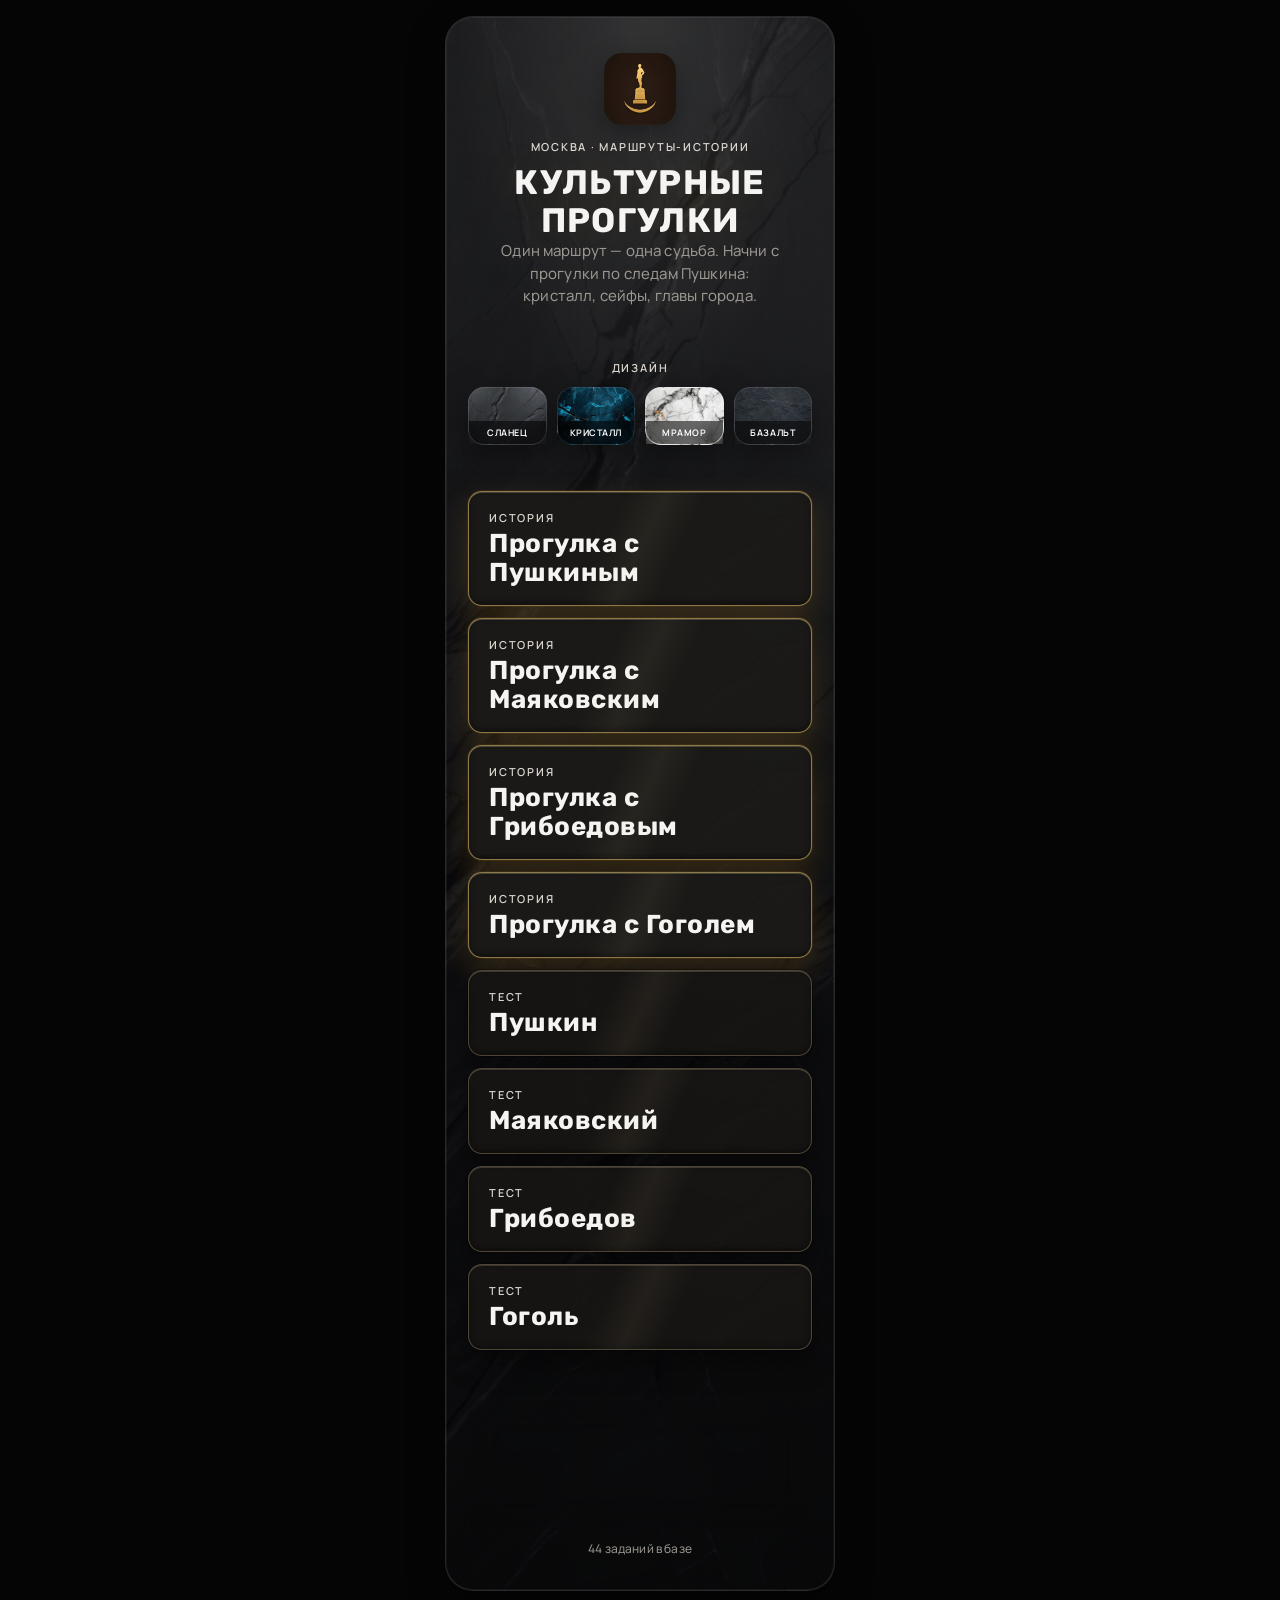
==== commit 21658703: "Cameo polish v72: black cat paw walk, one-outfit worker, carriage faces right, Gogol chase L-to-R Co" ====
--- a/index.html
+++ b/index.html
@@ -6,13 +6,13 @@
   <meta name="theme-color" content="#0e0e10" />
   <meta name="apple-mobile-web-app-capable" content="yes" />
   <title>Культурные прогулки</title>
-  <link rel="stylesheet" href="styles.css?v=70" />
-  <link rel="stylesheet" href="themes.css?v=70" />
-  <link rel="stylesheet" href="ui-premium.css?v=70" />
+  <link rel="stylesheet" href="styles.css?v=72" />
+  <link rel="stylesheet" href="themes.css?v=72" />
+  <link rel="stylesheet" href="ui-premium.css?v=72" />
   <link rel="manifest" href="manifest.json" />
   <link rel="icon" href="icon.svg" type="image/svg+xml" />
   <link rel="apple-touch-icon" href="apple-touch-icon.png" />
-  <script src="theme.js?v=70"></script>
+  <script src="theme.js?v=72"></script>
 </head>
 <body class="home-body">
   <div class="phone-shell home-shell">
@@ -81,15 +81,15 @@
       </footer>
     </main>
   </div>
-  <script src="content-db.js?v=70"></script>
-  <script src="monuments-extra.js?v=70"></script>
-  <script src="demo-quest.js?v=70"></script>
-  <script src="story-pushkin.js?v=70"></script>
-  <script src="story-letters.js?v=70"></script>
-  <script src="story-mayakovsky.js?v=70"></script>
-  <script src="story-griboedov.js?v=70"></script>
-  <script src="story-gogol.js?v=70"></script>
-  <script src="shared.js?v=70"></script>
+  <script src="content-db.js?v=72"></script>
+  <script src="monuments-extra.js?v=72"></script>
+  <script src="demo-quest.js?v=72"></script>
+  <script src="story-pushkin.js?v=72"></script>
+  <script src="story-letters.js?v=72"></script>
+  <script src="story-mayakovsky.js?v=72"></script>
+  <script src="story-griboedov.js?v=72"></script>
+  <script src="story-gogol.js?v=72"></script>
+  <script src="shared.js?v=72"></script>
   <script>
     const active = KP.loadActiveQuest();
     const dbCount = (window.QUEST_DB && QUEST_DB.tasks.length) || 0;
@@ -137,7 +137,7 @@
     };
 
     if ("serviceWorker" in navigator) {
-      navigator.serviceWorker.register("./sw.js?v=70").catch(() => {});
+      navigator.serviceWorker.register("./sw.js?v=72").catch(() => {});
     }
   </script>
 </body>
--- a/themes.css
+++ b/themes.css
@@ -1639,6 +1639,7 @@
   overflow: hidden;
   opacity: 0;
   visibility: hidden;
+  --cameo-lane: 58vh;
 }
 .poet-cameo.is-playing {
   opacity: 1;
@@ -1648,109 +1649,109 @@
 .cameo-anim {
   position: absolute;
   left: 0;
-  top: 0;
+  top: var(--cameo-lane);
   width: auto;
   height: clamp(78px, 19vw, 118px);
   object-fit: contain;
+  object-position: bottom center;
   background: transparent !important;
   border: 0 !important;
-  filter: drop-shadow(0 10px 16px rgba(0, 0, 0, 0.45));
+  filter: drop-shadow(0 8px 12px rgba(0, 0, 0, 0.4));
   user-select: none;
   -webkit-user-drag: none;
   will-change: transform, opacity;
-  image-rendering: auto;
+  transform: translateX(-40vw);
 }
 
 .poet-cameo--pushkin .cameo-cat-peek {
-  height: clamp(70px, 17vw, 104px);
+  height: clamp(64px, 15vw, 96px);
   opacity: 0;
-  animation: cameo-cat-peek-move 9.2s ease-in-out both;
+  animation: cameo-cat-peek-move 8.5s linear both;
 }
 .poet-cameo--pushkin .cameo-cat-walk {
-  height: clamp(76px, 18vw, 112px);
+  height: clamp(72px, 17vw, 108px);
   opacity: 0;
-  animation: cameo-cat-walk-move 9.2s cubic-bezier(0.4, 0.05, 0.2, 1) both;
-  transform-origin: 50% 100%;
+  animation: cameo-cat-walk-move 8.5s linear both;
 }
 @keyframes cameo-cat-peek-move {
-  0%, 2% { opacity: 0; transform: translate(-12vw, 68vh) scale(0.9); }
-  8% { opacity: 1; transform: translate(2vw, 66vh) scale(1); }
-  16% { transform: translate(4vw, 65vh) scale(1.04); }
-  22%, 100% { opacity: 0; transform: translate(-10vw, 68vh) scale(0.92); }
+  0%, 3% { opacity: 0; transform: translateX(-14vw); }
+  8% { opacity: 1; transform: translateX(2vw); }
+  18% { opacity: 1; transform: translateX(5vw); }
+  22%, 100% { opacity: 0; transform: translateX(-10vw); }
 }
 @keyframes cameo-cat-walk-move {
-  0%, 20% { opacity: 0; transform: translate(-28vw, 76vh); }
-  24% { opacity: 1; transform: translate(4vw, 74vh); }
-  46% { opacity: 1; transform: translate(calc(var(--cameo-btn-x, 70vw) - 52px), calc(var(--cameo-btn-y, 82vh) + 4px)); }
-  52% { transform: translate(calc(var(--cameo-btn-x, 70vw) - 44px), calc(var(--cameo-btn-y, 82vh) - 78px)) scale(1.08); }
-  60% { transform: translate(calc(var(--cameo-btn-x, 70vw) - 44px), calc(var(--cameo-btn-y, 82vh) - 72px)) scale(1); }
-  66% { transform: translate(calc(var(--cameo-btn-x, 70vw) - 36px), 74vh); }
-  88% { opacity: 1; transform: translate(110vw, 72vh); }
-  100% { opacity: 0; transform: translate(125vw, 72vh); }
+  0%, 20% { opacity: 0; transform: translateX(-30vw); }
+  24% { opacity: 1; transform: translateX(0vw); }
+  55% { opacity: 1; transform: translateX(48vw); }
+  62% { opacity: 1; transform: translateX(52vw); }
+  88% { opacity: 1; transform: translateX(110vw); }
+  100% { opacity: 0; transform: translateX(120vw); }
 }
 
 .poet-cameo--mayakovsky .cameo-worker {
-  height: clamp(100px, 24vw, 148px);
+  height: clamp(210px, 52vw, 300px);
+  width: auto;
   left: 50%;
-  margin-left: calc(clamp(100px, 24vw, 148px) / -2);
+  margin-left: calc(clamp(210px, 52vw, 300px) * -0.28);
   opacity: 0;
-  animation: cameo-worker-move 7.2s cubic-bezier(0.33, 0.1, 0.2, 1) both;
-  transform-origin: 50% 100%;
+  animation: cameo-worker-move 7.5s linear both;
 }
 @keyframes cameo-worker-move {
-  0% { opacity: 0; transform: translateY(42vh) scale(0.85); }
-  10% { opacity: 1; transform: translateY(58vh) scale(1); }
-  55% { opacity: 1; transform: translateY(56vh) scale(1.04); }
-  78% { opacity: 1; transform: translate(-48vw, 58vh) scale(0.96); }
-  100% { opacity: 0; transform: translate(-70vw, 62vh) scale(0.9); }
+  0% { opacity: 0; transform: translateX(-8vw); }
+  12% { opacity: 1; transform: translateX(0); }
+  70% { opacity: 1; transform: translateX(0); }
+  88% { opacity: 1; transform: translateX(-55vw); }
+  100% { opacity: 0; transform: translateX(-70vw); }
 }
 
 .poet-cameo--gogol .cameo-devil {
-  height: clamp(82px, 20vw, 124px);
+  height: clamp(78px, 18vw, 112px);
   opacity: 0;
   z-index: 2;
-  animation: cameo-devil-move 9.8s cubic-bezier(0.4, 0.05, 0.25, 1) both;
+  animation: cameo-devil-move 11s linear both;
 }
 .poet-cameo--gogol .cameo-baba {
-  height: clamp(104px, 25vw, 152px);
+  height: clamp(130px, 30vw, 180px);
   opacity: 0;
   z-index: 3;
-  animation: cameo-baba-move 9.8s cubic-bezier(0.35, 0.05, 0.2, 1) both;
-}
+  animation: cameo-baba-move 11s linear both;
+}
+/* черт слева → середина → бабка гонит вправо */
 @keyframes cameo-devil-move {
-  0%, 4% { opacity: 0; transform: translate(108vw, 70vh); }
-  12% { opacity: 1; transform: translate(62vw, 68vh); }
-  28% { transform: translate(40vw, 70vh); }
-  42% { transform: translate(26vw, 66vh); }
-  55% { transform: translate(58vw, 68vh); }
-  72% { opacity: 1; transform: translate(96vw, 66vh); }
-  90%, 100% { opacity: 0; transform: translate(122vw, 70vh); }
+  0% { opacity: 0; transform: translateX(-40vw); }
+  6% { opacity: 1; transform: translateX(-25vw); }
+  30% { opacity: 1; transform: translateX(34vw); }
+  38% { opacity: 1; transform: translateX(36vw); }
+  52% { opacity: 1; transform: translateX(58vw); }
+  85% { opacity: 1; transform: translateX(115vw); }
+  100% { opacity: 0; transform: translateX(130vw); }
 }
 @keyframes cameo-baba-move {
-  0%, 16% { opacity: 0; transform: translate(-48vw, 62vh); }
-  26% { opacity: 1; transform: translate(6vw, 60vh); }
-  48% { transform: translate(32vw, 58vh); }
-  68% { transform: translate(70vw, 60vh); }
-  84% { opacity: 1; transform: translate(108vw, 58vh); }
-  96%, 100% { opacity: 0; transform: translate(128vw, 62vh); }
+  0%, 36% { opacity: 0; transform: translateX(-55vw); }
+  40% { opacity: 1; transform: translateX(-20vw); }
+  52% { opacity: 1; transform: translateX(40vw); }
+  85% { opacity: 1; transform: translateX(100vw); }
+  100% { opacity: 0; transform: translateX(120vw); }
 }
 
 .poet-cameo--griboedov .cameo-carriage {
-  height: clamp(72px, 18vw, 120px);
-  width: clamp(160px, 46vw, 300px);
-  max-width: 78vw;
+  height: clamp(70px, 17vw, 110px);
+  width: clamp(170px, 48vw, 300px);
+  max-width: 80vw;
   opacity: 0;
-  animation: cameo-carriage-move 7.8s cubic-bezier(0.35, 0.05, 0.2, 1) both;
+  animation: cameo-carriage-move 9s linear both;
 }
 @keyframes cameo-carriage-move {
-  0% { opacity: 0; transform: translate(-60vw, 72vh); }
-  8% { opacity: 1; transform: translate(-8vw, 70vh); }
-  40% { transform: translate(36vw, 68vh); }
-  52% { transform: translate(44vw, 70vh); }
-  78% { opacity: 1; transform: translate(100vw, 68vh); }
-  100% { opacity: 0; transform: translate(130vw, 72vh); }
+  0% { opacity: 0; transform: translateX(-60vw); }
+  10% { opacity: 1; transform: translateX(-20vw); }
+  40% { opacity: 1; transform: translateX(28vw); }
+  55% { opacity: 1; transform: translateX(30vw); }
+  88% { opacity: 1; transform: translateX(115vw); }
+  100% { opacity: 0; transform: translateX(130vw); }
 }
 
 @media (prefers-reduced-motion: reduce) {
   .poet-cameo.is-playing { display: none; }
 }
+
+}
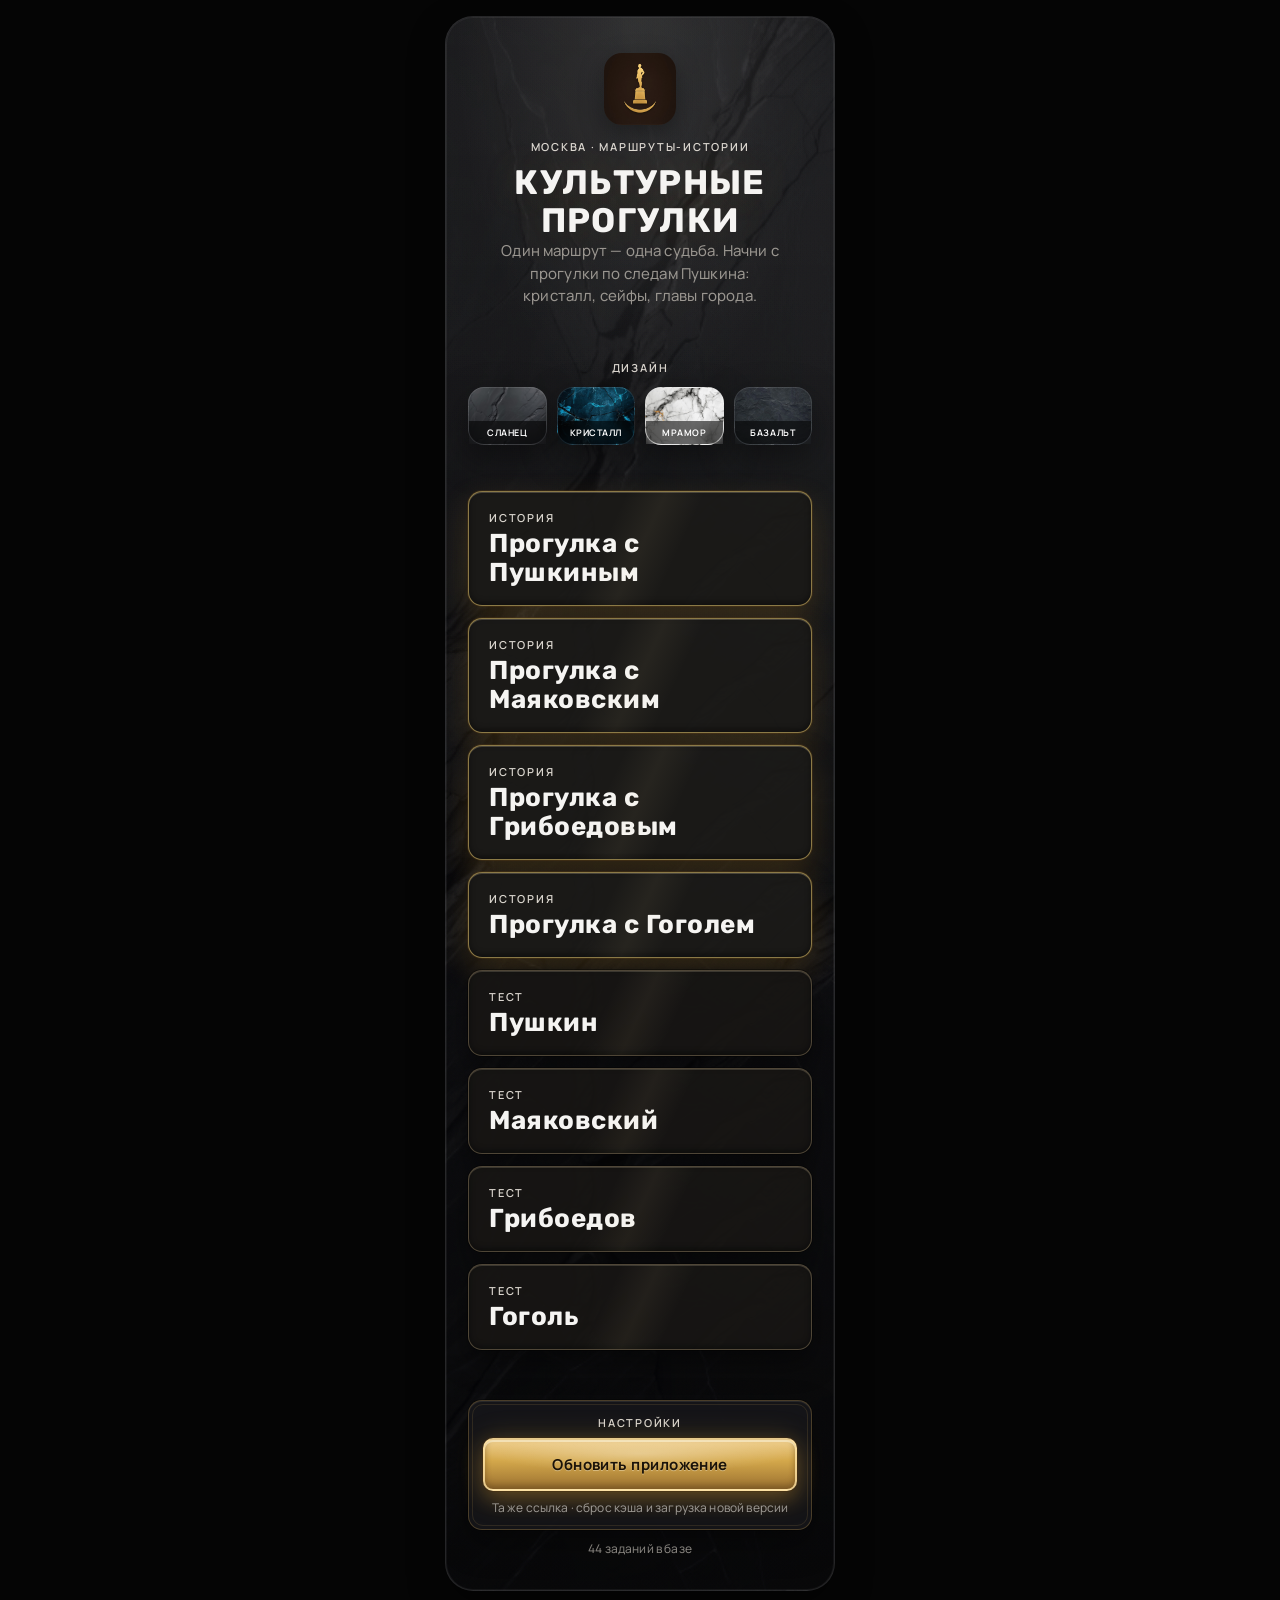
==== commit 299283ad: "Temporarily disable poet cameo animations (keep assets for later, v73) Co-authored-by: Cursor <curso" ====
--- a/index.html
+++ b/index.html
@@ -6,13 +6,13 @@
   <meta name="theme-color" content="#0e0e10" />
   <meta name="apple-mobile-web-app-capable" content="yes" />
   <title>Культурные прогулки</title>
-  <link rel="stylesheet" href="styles.css?v=72" />
-  <link rel="stylesheet" href="themes.css?v=72" />
-  <link rel="stylesheet" href="ui-premium.css?v=72" />
+  <link rel="stylesheet" href="styles.css?v=73" />
+  <link rel="stylesheet" href="themes.css?v=73" />
+  <link rel="stylesheet" href="ui-premium.css?v=73" />
   <link rel="manifest" href="manifest.json" />
   <link rel="icon" href="icon.svg" type="image/svg+xml" />
   <link rel="apple-touch-icon" href="apple-touch-icon.png" />
-  <script src="theme.js?v=72"></script>
+  <script src="theme.js?v=73"></script>
 </head>
 <body class="home-body">
   <div class="phone-shell home-shell">
@@ -81,15 +81,15 @@
       </footer>
     </main>
   </div>
-  <script src="content-db.js?v=72"></script>
-  <script src="monuments-extra.js?v=72"></script>
-  <script src="demo-quest.js?v=72"></script>
-  <script src="story-pushkin.js?v=72"></script>
-  <script src="story-letters.js?v=72"></script>
-  <script src="story-mayakovsky.js?v=72"></script>
-  <script src="story-griboedov.js?v=72"></script>
-  <script src="story-gogol.js?v=72"></script>
-  <script src="shared.js?v=72"></script>
+  <script src="content-db.js?v=73"></script>
+  <script src="monuments-extra.js?v=73"></script>
+  <script src="demo-quest.js?v=73"></script>
+  <script src="story-pushkin.js?v=73"></script>
+  <script src="story-letters.js?v=73"></script>
+  <script src="story-mayakovsky.js?v=73"></script>
+  <script src="story-griboedov.js?v=73"></script>
+  <script src="story-gogol.js?v=73"></script>
+  <script src="shared.js?v=73"></script>
   <script>
     const active = KP.loadActiveQuest();
     const dbCount = (window.QUEST_DB && QUEST_DB.tasks.length) || 0;
@@ -137,7 +137,7 @@
     };
 
     if ("serviceWorker" in navigator) {
-      navigator.serviceWorker.register("./sw.js?v=72").catch(() => {});
+      navigator.serviceWorker.register("./sw.js?v=73").catch(() => {});
     }
   </script>
 </body>
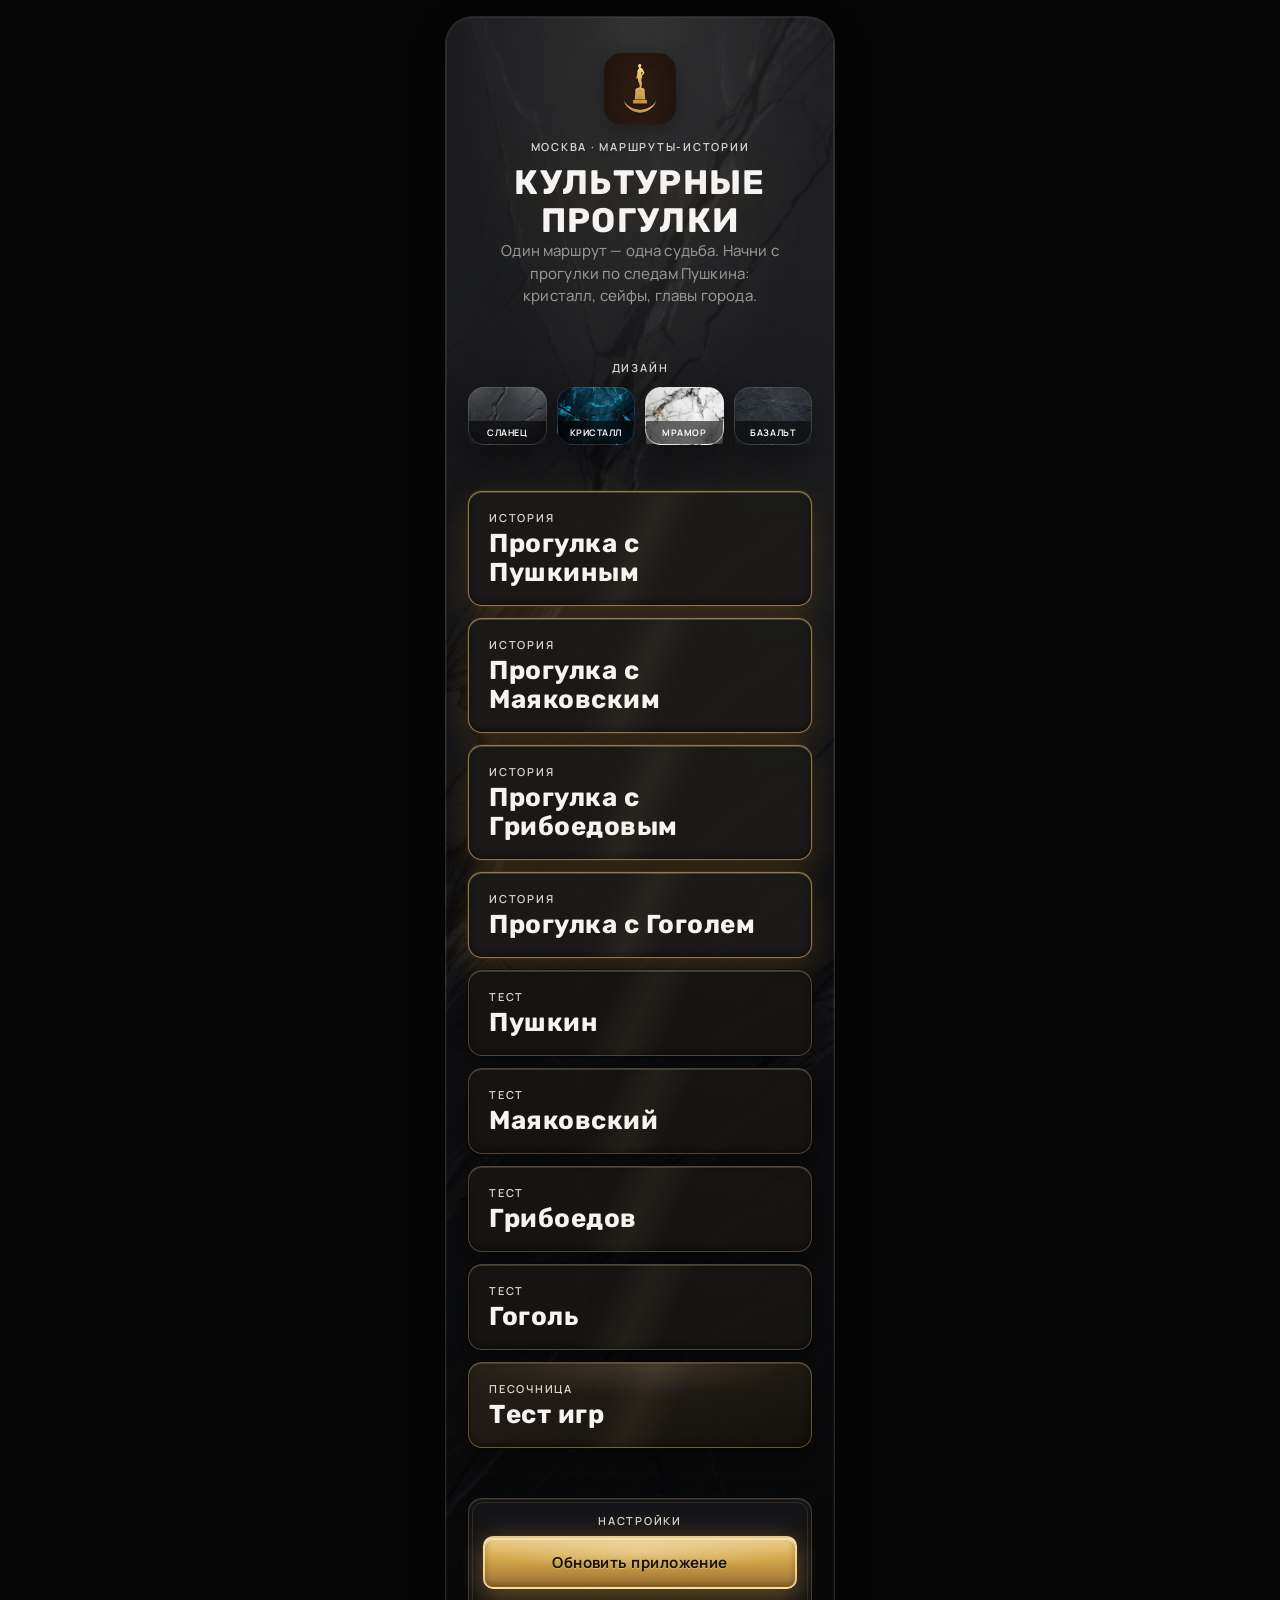
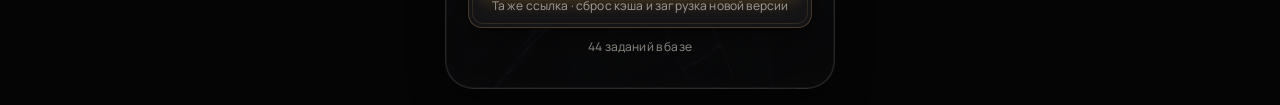
==== commit b3d5be4f: "Add a playable minigame test hub with 45 prototypes (v77). Give a home button for easy, medium, and " ====
--- a/index.html
+++ b/index.html
@@ -6,13 +6,13 @@
   <meta name="theme-color" content="#0e0e10" />
   <meta name="apple-mobile-web-app-capable" content="yes" />
   <title>Культурные прогулки</title>
-  <link rel="stylesheet" href="styles.css?v=73" />
-  <link rel="stylesheet" href="themes.css?v=73" />
-  <link rel="stylesheet" href="ui-premium.css?v=73" />
+  <link rel="stylesheet" href="styles.css?v=77" />
+  <link rel="stylesheet" href="themes.css?v=77" />
+  <link rel="stylesheet" href="ui-premium.css?v=77" />
   <link rel="manifest" href="manifest.json" />
   <link rel="icon" href="icon.svg" type="image/svg+xml" />
   <link rel="apple-touch-icon" href="apple-touch-icon.png" />
-  <script src="theme.js?v=73"></script>
+  <script src="theme.js?v=77"></script>
 </head>
 <body class="home-body">
   <div class="phone-shell home-shell">
@@ -68,6 +68,10 @@
           <span class="home-cta-label">Тест</span>
           <span class="home-cta-title">Гоголь</span>
         </a>
+        <a class="home-cta" href="games.html">
+          <span class="home-cta-label">Песочница</span>
+          <span class="home-cta-title">Тест игр</span>
+        </a>
       </nav>
 
       <footer class="home-foot">
@@ -81,15 +85,15 @@
       </footer>
     </main>
   </div>
-  <script src="content-db.js?v=73"></script>
-  <script src="monuments-extra.js?v=73"></script>
-  <script src="demo-quest.js?v=73"></script>
-  <script src="story-pushkin.js?v=73"></script>
-  <script src="story-letters.js?v=73"></script>
-  <script src="story-mayakovsky.js?v=73"></script>
-  <script src="story-griboedov.js?v=73"></script>
-  <script src="story-gogol.js?v=73"></script>
-  <script src="shared.js?v=73"></script>
+  <script src="content-db.js?v=77"></script>
+  <script src="monuments-extra.js?v=77"></script>
+  <script src="demo-quest.js?v=77"></script>
+  <script src="story-pushkin.js?v=77"></script>
+  <script src="story-letters.js?v=77"></script>
+  <script src="story-mayakovsky.js?v=77"></script>
+  <script src="story-griboedov.js?v=77"></script>
+  <script src="story-gogol.js?v=77"></script>
+  <script src="shared.js?v=77"></script>
   <script>
     const active = KP.loadActiveQuest();
     const dbCount = (window.QUEST_DB && QUEST_DB.tasks.length) || 0;
@@ -137,7 +141,7 @@
     };
 
     if ("serviceWorker" in navigator) {
-      navigator.serviceWorker.register("./sw.js?v=73").catch(() => {});
+      navigator.serviceWorker.register("./sw.js?v=77").catch(() => {});
     }
   </script>
 </body>
--- a/themes.css
+++ b/themes.css
@@ -240,7 +240,6 @@
 html[data-character] .start-hero .map-fake,
 html[data-character] .route-legend li,
 html[data-character] .walk-footer,
-html[data-character] .letter-hint-panel .letter-sheet,
 html[data-character] .contour-panel {
   background: var(--theme-panel) !important;
   border: 1px solid var(--theme-line) !important;
@@ -330,10 +329,8 @@
 html[data-character] .letter-body,
 html[data-character] .letter-title,
 html[data-character] .scrap-piece-text {
-  text-shadow:
-    0 1px 0 rgba(255, 248, 230, 0.75),
-    0 1px 2px rgba(40, 28, 16, 0.35);
-  color: #2a1c10 !important;
+  text-shadow: none;
+  color: #140c06 !important;
 }
 html[data-character] .a4-lead,
 html[data-character] .a4-done-note {
@@ -1103,6 +1100,76 @@
   box-shadow: 0 8px 20px rgba(0, 0, 0, 0.25);
 }
 
+/* —— Выпадающая карта «куда идти» —— */
+.nav-map-wrap {
+  margin: 0 0 12px;
+}
+.nav-map-pill.is-open {
+  filter: brightness(1.05);
+}
+.nav-map-panel {
+  margin: 8px 0 4px;
+  border-radius: 16px;
+  overflow: hidden;
+  border: 1px solid var(--theme-line);
+  background: var(--theme-panel);
+  box-shadow: 0 10px 28px rgba(0, 0, 0, 0.28);
+}
+.nav-map-el {
+  width: 100%;
+  height: min(42vh, 280px);
+  background: #1a1a1c;
+}
+.nav-map-legend {
+  margin: 0;
+  padding: 8px 12px 10px;
+  font-family: var(--font-ui);
+  font-size: 12px;
+  color: var(--theme-muted);
+  display: flex;
+  align-items: center;
+  gap: 6px;
+  flex-wrap: wrap;
+}
+.nav-dot {
+  display: inline-block;
+  width: 10px;
+  height: 10px;
+  border-radius: 50%;
+  flex-shrink: 0;
+}
+.nav-dot.me {
+  background: #3b82f6;
+  box-shadow: 0 0 0 3px rgba(59, 130, 246, 0.35);
+}
+.nav-dot.go {
+  background: #c9a227;
+  box-shadow: 0 0 0 3px rgba(201, 162, 39, 0.35);
+}
+.nav-marker-me,
+.nav-marker-go {
+  background: transparent !important;
+  border: 0 !important;
+}
+.nav-marker-me i,
+.nav-marker-go i {
+  display: block;
+  width: 100%;
+  height: 100%;
+  border-radius: 50%;
+  box-sizing: border-box;
+}
+.nav-marker-me i {
+  background: #3b82f6;
+  border: 2px solid #fff;
+  box-shadow: 0 0 0 3px rgba(59, 130, 246, 0.4);
+}
+.nav-marker-go i {
+  background: #c9a227;
+  border: 2px solid #fff;
+  box-shadow: 0 0 0 3px rgba(201, 162, 39, 0.4);
+}
+
 /* —— Симуляция ввода —— */
 .input-sim-label {
   margin: 0 0 10px;
@@ -1177,6 +1244,8 @@
   z-index: 1;
   padding: 26px 22px 22px;
   min-height: 120px;
+  background: rgba(255, 246, 226, 0.82);
+  border-radius: 2px;
 }
 .letter-task .letter-sheet-inner {
   min-height: 168px;
@@ -1203,29 +1272,23 @@
   font-size: clamp(1.35rem, 5.5vw, 1.7rem);
   font-weight: 700;
   line-height: 1.2;
-  color: #2a1c10;
+  color: #140c06;
   letter-spacing: 0.01em;
   text-align: center;
   text-wrap: balance;
-  text-shadow:
-    0 1px 0 rgba(255, 248, 230, 0.75),
-    0 1px 2px rgba(40, 28, 16, 0.35),
-    0 0 1px rgba(40, 28, 16, 0.4);
+  text-shadow: none;
 }
 .letter-body {
   margin: 0;
   font-family: "Playfair Display", Georgia, "Times New Roman", serif;
-  font-size: 15.5px;
-  font-weight: 500;
+  font-size: 17px;
+  font-weight: 650;
   font-style: italic;
-  line-height: 1.55;
-  color: #2f2116;
+  line-height: 1.5;
+  color: #140c06;
   text-align: center;
   text-wrap: pretty;
-  text-shadow:
-    0 1px 0 rgba(255, 248, 230, 0.7),
-    0 1px 2px rgba(40, 28, 16, 0.32),
-    0 0 1px rgba(40, 28, 16, 0.35);
+  text-shadow: none;
 }
 /* Обрывки / раскрытие письма — один чернильный почерк (не UI и не Playfair) */
 .letter-reveal .letter-body,
@@ -1235,9 +1298,18 @@
 .scroll-card.letter-scroll-card .scroll-body {
   font-family: "Caveat", "Marck Script", Georgia, cursive !important;
   font-style: normal !important;
-  font-weight: 500 !important;
+  font-weight: 600 !important;
   letter-spacing: 0.01em;
-  color: #1a1008 !important;
+  color: #140c06 !important;
+}
+.walk-letter-era .hint-panel {
+  background: rgba(255, 246, 226, 0.94) !important;
+  color: #140c06 !important;
+  border-color: rgba(92, 64, 32, 0.4) !important;
+}
+.walk-letter-era .hint-panel p {
+  color: #140c06 !important;
+  font-weight: 600;
 }
 .letter-assembled .letter-body {
   text-align: left;
